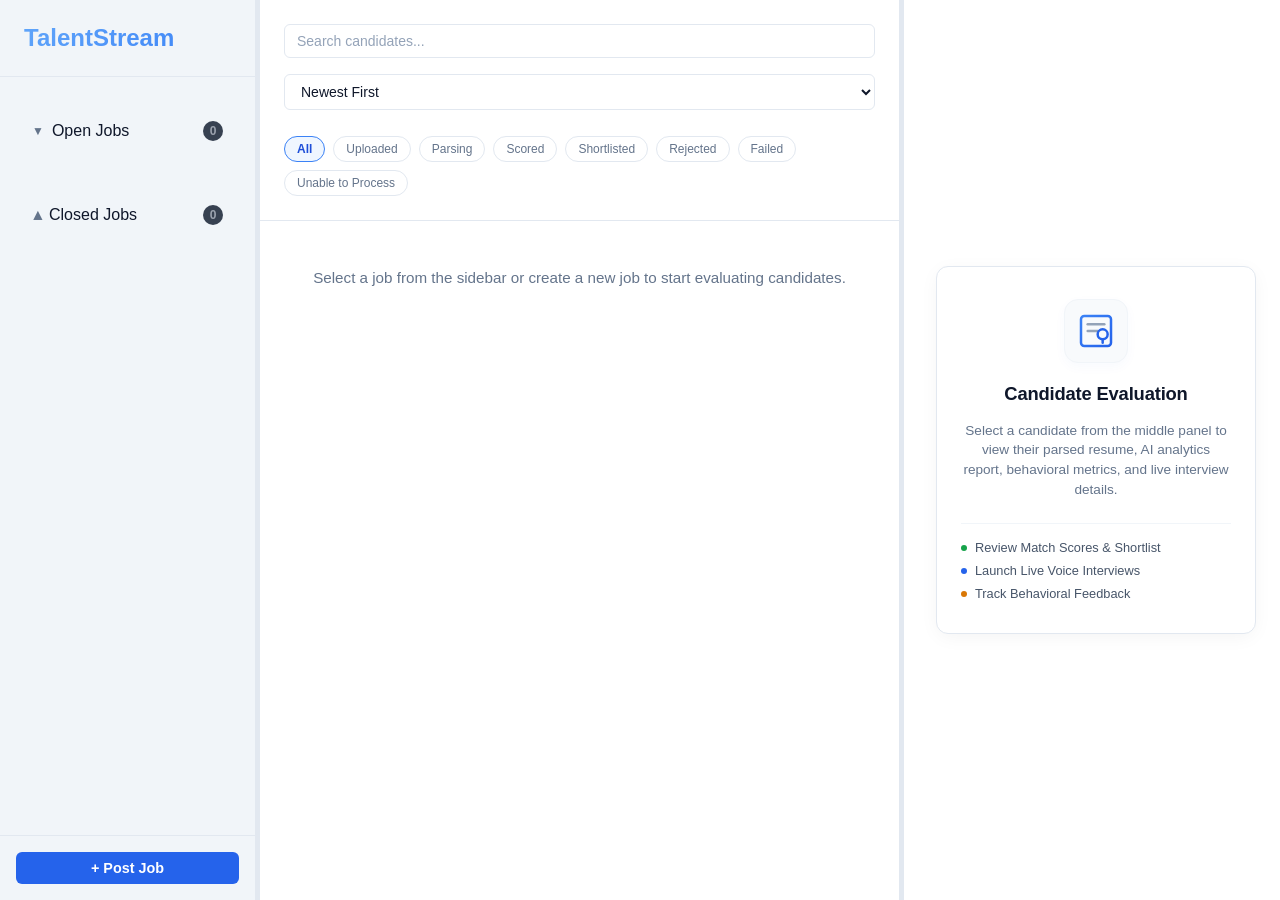
==== hr-platform/frontend/static/index.html @ fdb4f368 "Initial commit" ====
<!DOCTYPE html>
<html lang="en">
<head>
    <meta charset="UTF-8">
    <meta name="viewport" content="width=device-width, initial-scale=1.0">
    <title>TalentStream HR Platform</title>
    <meta name="description" content="TalentStream — AI-powered recruiter dashboard for intelligent candidate evaluation, voice interviews, and hiring decisions.">
    <link rel="stylesheet" href="style.css?v=1.0.5">
    <!-- Google Fonts -->
    <link rel="preconnect" href="https://fonts.googleapis.com">
    <link rel="preconnect" href="https://fonts.gstatic.com" crossorigin>
    <link href="https://fonts.googleapis.com/css2?family=Outfit:wght@300;400;500;600;700&display=swap" rel="stylesheet">
</head>
<body>

    <!-- =============================================
         MOBILE-ONLY: Top header bar (hamburger + logo)
         Hidden on desktop via CSS
         ============================================= -->
    <header class="mobile-header" id="mobile-header" aria-label="Mobile navigation header">
        <button id="btn-hamburger" class="mobile-icon-btn" aria-label="Open jobs sidebar" aria-expanded="false" aria-controls="left-panel">
            <span class="hamburger-bar"></span>
            <span class="hamburger-bar"></span>
            <span class="hamburger-bar"></span>
        </button>
        <span class="mobile-logo">TalentStream</span>
        <button id="btn-mobile-post-job" class="mobile-icon-btn" aria-label="Post new job" style="font-size:1.4rem;font-weight:600;">+</button>
    </header>

    <!-- =============================================
         MOBILE-ONLY: Overlay backdrop for left drawer
         ============================================= -->
    <div id="left-drawer-backdrop" class="drawer-backdrop" aria-hidden="true"></div>

    <div class="app-container">
        <!-- LEFT PANEL (20% width desktop / slide-in drawer mobile): Job listing and management -->
        <aside class="left-panel" id="left-panel" aria-label="Job sidebar">
            <!-- Mobile close row inside left panel -->
            <div class="left-panel-mobile-header">
                <span class="mobile-logo" style="font-weight:700;">Jobs</span>
                <button id="btn-close-left-drawer" class="mobile-icon-btn" aria-label="Close sidebar">✕</button>
            </div>
            <div class="panel-header">
                <h1 class="logo">TalentStream</h1>
            </div>
            <div class="job-list-container">
                <div class="job-section" id="open-jobs-section">
                    <div class="accordion-header" id="open-jobs-header" aria-expanded="true">
                        <span class="accordion-arrow">▼</span>
                        <span class="accordion-title">Open Jobs</span>
                        <span class="job-count-badge" id="open-jobs-count">0</span>
                    </div>
                    <div class="accordion-content" id="open-jobs-content">
                        <ul id="open-jobs-list" class="job-list">
                            <!-- Open Jobs injected here -->
                        </ul>
                    </div>
                </div>
                <div class="job-section" id="closed-jobs-section">
                    <div class="accordion-header" id="closed-jobs-header" aria-expanded="false">
                        <span class="accordion-arrow">▶</span>
                        <span class="accordion-title">Closed Jobs</span>
                        <span class="job-count-badge" id="closed-jobs-count">0</span>
                    </div>
                    <div class="accordion-content collapsed" id="closed-jobs-content">
                        <ul id="closed-jobs-list" class="job-list">
                            <!-- Closed Jobs injected here -->
                        </ul>
                    </div>
                </div>
            </div>
            <div class="left-panel-footer">
                <button id="btn-post-job" class="btn btn-primary">+ Post Job</button>
            </div>
        </aside>

        <!-- Resize Handle 1 -->
        <div class="resize-handle" id="resize-handle-1"></div>

        <!-- MIDDLE PANEL (50% width desktop / full width mobile): Candidate listings and search -->
        <main class="middle-panel" id="middle-panel" aria-label="Candidate list">
            <div id="upload-batch-summary" class="upload-batch-summary" style="display: none; padding: 0.8rem 1.2rem; border-bottom: 1px solid var(--border-color); background-color: var(--bg-panel); font-size: 0.85rem; color: var(--text-main);"></div>
            <header class="search-header">
                <div class="search-bar">
                    <input type="text" id="candidate-search" placeholder="Search candidates...">
                    <button id="btn-search-clear" class="btn btn-icon" style="display: none;">✕</button>
                </div>
                <div class="filter-controls">
                    <select id="sort-control">
                        <option value="score_desc">Score: High to Low</option>
                        <option value="score_asc">Score: Low to High</option>
                        <option value="newest">Newest First</option>
                    </select>
                    <button id="btn-open-upload" class="btn btn-secondary" style="display: none;">Upload Resumes</button>
                </div>
                <div class="status-chips-container" id="status-chips-container"></div>
            </header>

            <!-- Candidate List -->
            <section class="candidates-list-container">
                <div id="candidates-list" class="candidates-list">
                    <!-- Candidate cards injected here -->
                    <div class="no-candidates-msg">
                        Select a job from the sidebar or create a new job to start evaluating candidates.
                    </div>
                </div>
            </section>

            <!-- Pagination Bar -->
            <div id="pagination-bar" class="pagination-bar" style="display: none;">
                <div class="pagination-left">
                    <button id="btn-prev-page" class="btn btn-secondary btn-sm" disabled>Prev</button>
                    <div id="pagination-pages-buttons" class="pagination-pages-buttons"></div>
                    <button id="btn-next-page" class="btn btn-secondary btn-sm" disabled>Next</button>
                </div>
                <div class="pagination-info" id="pagination-info">
                    Page 1 of 1 (0 total)
                </div>
                <div class="pagination-right">
                    <span class="jump-label">Jump:</span>
                    <input type="number" id="input-jump-page" class="input-jump-page" min="1" placeholder="Page">
                    <button id="btn-toggle-show-all" class="btn btn-secondary btn-sm">Show All</button>
                </div>
            </div>
        </main>

        <!-- Resize Handle 2 -->
        <div class="resize-handle" id="resize-handle-2"></div>

        <!-- RIGHT PANEL (30% width desktop / full-screen overlay mobile): Expanded Profile and evaluations -->
        <section class="right-panel" id="right-panel" aria-label="Candidate detail panel">

            <!-- Mobile-only back button header inside right panel -->
            <div class="right-panel-mobile-header" id="right-panel-mobile-header">
                <button id="btn-close-right-drawer" class="mobile-icon-btn" aria-label="Back to candidates list">
                    ← Back
                </button>
                <span id="mobile-candidate-name-header" style="font-size:0.9rem;font-weight:600;color:var(--text-main);flex:1;text-align:center;overflow:hidden;text-overflow:ellipsis;white-space:nowrap;padding:0 0.5rem;"></span>
            </div>

            <div id="no-profile-selected" class="no-profile-selected">
                <div class="empty-state-card">
                    <div class="empty-state-icon-container">
                        <svg width="40" height="40" viewBox="0 0 24 24" fill="none" xmlns="http://www.w3.org/2000/svg">
                            <rect x="3" y="3" width="18" height="18" rx="2" stroke="url(#empty-gradient)" stroke-width="1.5"/>
                            <path d="M7 8H17" stroke="#94a3b8" stroke-width="1.5" stroke-linecap="round"/>
                            <path d="M7 12H13" stroke="#94a3b8" stroke-width="1.5" stroke-linecap="round"/>
                            <circle cx="16" cy="14" r="3" stroke="#2563eb" stroke-width="1.5"/>
                            <path d="M16 17V19" stroke="#2563eb" stroke-width="1.5" stroke-linecap="round"/>
                            <defs>
                                <linearGradient id="empty-gradient" x1="3" y1="3" x2="21" y2="21" gradientUnits="userSpaceOnUse">
                                    <stop stop-color="#3b82f6"/>
                                    <stop offset="1" stop-color="#2563eb"/>
                                </linearGradient>
                            </defs>
                        </svg>
                    </div>
                    <h3 class="empty-state-title">Candidate Evaluation</h3>
                    <p class="empty-state-description">Select a candidate from the middle panel to view their parsed resume, AI analytics report, behavioral metrics, and live interview details.</p>
                    <div class="empty-state-hints">
                        <div class="hint-item">
                            <span class="hint-dot shortlist"></span>
                            <span>Review Match Scores & Shortlist</span>
                        </div>
                        <div class="hint-item">
                            <span class="hint-dot interview"></span>
                            <span>Launch Live Voice Interviews</span>
                        </div>
                        <div class="hint-item">
                            <span class="hint-dot feedback"></span>
                            <span>Track Behavioral Feedback</span>
                        </div>
                    </div>
                </div>
            </div>
            
            <div id="profile-details" class="profile-details" style="display: none;">
                <div class="profile-header">
                    <div class="profile-title">
                        <h2 id="detail-candidate-name">Candidate Name</h2>
                        <span id="detail-candidate-status" class="badge">Status</span>
                    </div>
                    <div class="score-overall-badge">
                        <span class="score-label">Score</span>
                        <span id="detail-overall-score" class="score-val">-</span>
                    </div>
                </div>

                <!-- Tabs Navigation -->
                <nav class="profile-tabs" aria-label="Candidate evaluation tabs">
                    <button class="tab-btn active" data-tab="resume">Resume</button>
                    <button class="tab-btn" data-tab="resume-rpt">Resume Rpt</button>
                    <button class="tab-btn" data-tab="interview">Interview</button>
                    <button class="tab-btn" data-tab="behavioral">Behavioral</button>
                    <button class="tab-btn" data-tab="overall">Overall</button>
                    <button class="tab-btn" data-tab="hr-notes">HR Notes</button>
                </nav>

                <!-- Tabs Content Panels -->
                <div class="tabs-content">
                    <div id="tab-resume" class="tab-panel active">
                        <div class="resume-viewer-container" style="margin-bottom: 1.5rem; display: flex; flex-direction: column; gap: 0.75rem;">
                            <div style="display: flex; justify-content: space-between; align-items: center;">
                                <h4 style="margin: 0; font-size: 1rem; color: var(--text-main);">Original Resume</h4>
                                <a id="btn-download-resume" href="#" target="_blank" download class="btn btn-secondary" style="padding: 4px 10px; font-size: 0.8rem; display: none; align-items: center; gap: 4px; text-decoration: none; font-weight: 600;">
                                    <span>⬇️ Download Original</span>
                                </a>
                            </div>
                            <div id="resume-frame-container" style="border: 1px solid var(--border-color); border-radius: 6px; overflow: hidden; background: #f8fafc; height: 500px; display: flex; flex-direction: column; align-items: center; justify-content: center;">
                                <!-- iframe or fallback will be injected here -->
                            </div>
                        </div>
                        <div class="card-meta">
                            <p><strong>Email:</strong> <span id="detail-email">-</span></p>
                            <p><strong>Phone:</strong> <span id="detail-phone">-</span></p>
                            <p><strong>Location:</strong> <span id="detail-location">-</span></p>
                            <p><strong>Experience:</strong> <span id="detail-experience">-</span></p>
                        </div>
                        <h3>Skills</h3>
                        <div id="detail-skills" class="skills-wrap"></div>
                    </div>
                    
                    <div id="tab-resume-rpt" class="tab-panel">
                        <h3>Match Analysis</h3>
                        <div id="detail-match-breakdown" class="breakdown-list"></div>
                    </div>

                    <div id="tab-interview" class="tab-panel">
                        <h3>Interview Technical Review</h3>
                        <div id="detail-interview-vic" class="vic-list"></div>
                    </div>

                    <div id="tab-behavioral" class="tab-panel">
                        <h3>Behavioral Voice Metrics</h3>
                        <div id="detail-behavioral-bc"></div>
                    </div>

                    <div id="tab-overall" class="tab-panel">
                        <div id="detail-overall-summary"></div>
                        <div id="overall-actions-container" style="margin-top: 1.5rem; display: none; gap: 1rem; justify-content: center;">
                            <button id="btn-decision-hire" class="btn btn-decision-hire">Hire</button>
                            <button id="btn-decision-reject" class="btn btn-decision-reject">Not Selected</button>
                        </div>
                        <div id="overall-decision-status" style="margin-top: 1.5rem; display: none; text-align: center; font-weight: 600; font-size: 0.95rem;"></div>
                    </div>

                    <div id="tab-hr-notes" class="tab-panel">
                        <div class="notes-container" style="display: flex; flex-direction: column; gap: 1.25rem;">
                            <h3 style="margin-top: 0;">Recruiter Notes</h3>
                            <div class="add-note-card" style="background: var(--bg-surface); border: 1px solid var(--border-color); border-radius: 8px; padding: 1rem; display: flex; flex-direction: column; gap: 0.75rem;">
                                <textarea id="notes-textarea" placeholder="Add custom evaluations or notes..." style="width: 100%; min-height: 80px; padding: 0.75rem; border: 1px solid var(--border-color); border-radius: 6px; resize: vertical; font-family: var(--font-primary); font-size: 0.9rem; background: var(--bg-app); color: var(--text-main); outline: none; transition: border-color 0.2s;"></textarea>
                                <div style="display: flex; justify-content: flex-end;">
                                    <button id="btn-save-note" class="btn btn-secondary" style="padding: 0.5rem 1rem; font-size: 0.85rem; font-weight: 600;">Save Note</button>
                                </div>
                            </div>
                            <div id="notes-list-container" style="display: flex; flex-direction: column; gap: 0.75rem; max-height: 400px; overflow-y: auto; padding-right: 4px;">
                                <!-- Notes will be rendered here dynamically -->
                            </div>
                        </div>
                    </div>
                </div>

                <!-- Action Footer Panel -->
                <footer class="profile-footer">
                    <button id="btn-action-reject" class="btn btn-danger">Reject</button>
                    <button id="btn-action-shortlist" class="btn btn-secondary">Shortlist</button>
                    <button id="btn-action-invite" class="btn btn-primary">Invite for Interview</button>
                    <!-- Phase 7 final hiring actions (shown only after interview analysis) -->
                    <button id="btn-download-pdf" class="btn btn-secondary" style="display:none;">⬇ PDF Report</button>
                    <button id="btn-action-hire" class="btn btn-success" style="display:none;">✓ Hire</button>
                    <button id="btn-action-reject-post" class="btn btn-danger" style="display:none;">✕ Reject</button>
                </footer>
            </div>
        </section>
    </div>

    <!-- =============================================
         MOBILE-ONLY: Bottom Navigation Bar
         ============================================= -->
    <nav class="bottom-nav" id="bottom-nav" aria-label="Mobile bottom navigation">
        <button class="bottom-nav-btn active" id="bn-jobs" data-view="jobs" aria-label="Jobs">
            <span class="bottom-nav-icon">💼</span>
            <span class="bottom-nav-label">Jobs</span>
        </button>
        <button class="bottom-nav-btn" id="bn-candidates" data-view="candidates" aria-label="Candidates">
            <span class="bottom-nav-icon">👥</span>
            <span class="bottom-nav-label">Candidates</span>
        </button>
        <button class="bottom-nav-btn" id="bn-reports" data-view="reports" aria-label="Reports">
            <span class="bottom-nav-icon">📊</span>
            <span class="bottom-nav-label">Reports</span>
        </button>
    </nav>

    <!-- Upload Resumes Modal -->
    <div id="modal-upload-resumes" class="modal-overlay" style="display: none;">
        <div class="modal-content">
            <header class="modal-header">
                <h2>Upload Resumes</h2>
                <button id="modal-upload-close" class="btn-close">✕</button>
            </header>
            <div class="modal-body" style="padding: 1rem 0; display: flex; flex-direction: column; gap: 1rem;">

                <!-- Batch History Panel (session-scoped, shown when there are past batches) -->
                <div id="upload-batch-history" style="display: none; border: 1px solid var(--border-color); border-radius: 8px; overflow: hidden;">
                    <div style="padding: 0.6rem 1rem; background: #f1f5f9; border-bottom: 1px solid var(--border-color); display: flex; justify-content: space-between; align-items: center;">
                        <span style="font-size: 0.8rem; font-weight: 600; color: var(--text-muted); text-transform: uppercase; letter-spacing: 0.04em;">This Session</span>
                    </div>
                    <div id="upload-batch-history-list" style="max-height: 220px; overflow-y: auto;"></div>
                </div>

                <!-- Drag-and-drop resume upload zone -->
                <div id="upload-zone" class="upload-zone">
                    <div class="upload-icon-container">
                        <svg width="32" height="32" viewBox="0 0 24 24" fill="none" xmlns="http://www.w3.org/2000/svg">
                            <path d="M12 16V8M12 8L9 11M12 8L15 11" stroke="url(#upload-gradient)" stroke-width="1.5" stroke-linecap="round" stroke-linejoin="round"/>
                            <path d="M3 15V16C3 18.2091 4.79086 20 7 20H17C19.2091 20 21 18.2091 21 16V15" stroke="#94a3b8" stroke-width="1.5" stroke-linecap="round"/>
                            <defs>
                                <linearGradient id="upload-gradient" x1="12" y1="8" x2="12" y2="16" gradientUnits="userSpaceOnUse">
                                    <stop stop-color="#3b82f6"/>
                                    <stop offset="1" stop-color="#2563eb"/>
                                </linearGradient>
                            </defs>
                        </svg>
                    </div>
                    <h3 class="upload-zone-title">Upload Candidate Resumes</h3>
                    <p class="upload-zone-description">Drag & drop files here or <span class="browse-link">browse</span> to upload</p>
                    <span class="upload-zone-formats">Supported formats: PDF, DOCX, TXT (Max 10MB)</span>
                    <input type="file" id="resume-file-input" multiple style="display: none;" accept=".pdf,.docx,.txt">
                </div>

                <!-- Upload Progress & Status Area (shown during and after drops/selects) -->
                <div id="upload-progress-container" class="upload-progress-container" style="display: none; border: 1px solid var(--border-color); padding: 12px; border-radius: 8px; background-color: var(--bg-sidebar);">
                    <div class="progress-header" style="display: flex; justify-content: space-between; font-size: 0.85rem; font-weight: 600; margin-bottom: 0.5rem; color: var(--text-main);">
                        <span id="upload-progress-text">Uploading...</span>
                        <span id="upload-progress-percent">0%</span>
                    </div>
                    <div class="progress-bar-bg" style="width: 100%; height: 6px; background-color: #cbd5e1; border-radius: 3px; overflow: hidden; margin-bottom: 1rem;">
                        <div id="upload-progress-bar" style="width: 0%; height: 100%; background-color: var(--color-primary); transition: width 0.3s ease;"></div>
                    </div>
                    <div id="upload-files-list" class="upload-files-list" style="max-height: 200px; overflow-y: auto; display: flex; flex-direction: column; gap: 8px;">
                        <!-- Mini-cards for each file status will go here -->
                    </div>
                </div>
            </div>
            <footer class="modal-footer">
                <button type="button" id="modal-upload-cancel" class="btn btn-secondary">Close</button>
            </footer>
        </div>
    </div>

    <!-- Post Job Modal -->
    <div id="modal-post-job" class="modal-overlay" style="display: none;">
        <div class="modal-content">
            <header class="modal-header">
                <h2>Post New Job</h2>
                <button id="modal-close" class="btn-close">✕</button>
            </header>
            <form id="form-post-job" class="modal-form">
                <div class="form-group">
                    <label for="job-title">Job Title</label>
                    <input type="text" id="job-title" required placeholder="e.g. Senior Backend Engineer">
                </div>
                <div class="form-group">
                    <label for="job-dept">Department</label>
                    <input type="text" id="job-dept" required placeholder="e.g. Engineering">
                </div>
                <div class="form-group">
                    <label for="job-jd">Job Description (JD)</label>
                    <textarea id="job-jd" required placeholder="Describe the role and responsibilities..."></textarea>
                </div>
                <div class="form-group">
                    <label for="job-rvc">Resume Verification Criteria (RVC)</label>
                    <textarea id="job-rvc" required placeholder="Mandatory requirements used to score resumes..."></textarea>
                </div>
                <div class="form-group">
                    <label for="job-vic">Voice Interview Criteria (VIC)</label>
                    <textarea id="job-vic" required placeholder="Questions/topics the AI bot should ask candidate..."></textarea>
                </div>
                <div class="form-group">
                    <label for="job-bc">Behavioral Criteria (BC)</label>
                    <textarea id="job-bc" required placeholder="Qualities looked for during the speech analysis..."></textarea>
                </div>
                <footer class="modal-footer">
                    <button type="button" id="modal-cancel" class="btn btn-secondary">Cancel</button>
                    <button type="submit" class="btn btn-primary">Post Job</button>
                </footer>
            </form>
        </div>
    </div>

    <!-- Close Job Warning Modal -->
    <div id="modal-close-job-warning" class="modal-overlay" style="display: none; z-index: 1100;">
        <div class="modal-content" style="max-width: 450px;">
            <header class="modal-header">
                <h2>Undecided Candidates</h2>
                <button id="modal-close-warning-x" class="btn-close">✕</button>
            </header>
            <div class="modal-body" style="padding: 1.5rem 0; font-size: 0.95rem; line-height: 1.5;">
                <p id="close-job-warning-text"></p>
                <p style="color: var(--text-muted); font-size: 0.85rem; margin-top: 0.5rem;">Warning: These candidates will be hidden once the job is closed.</p>
            </div>
            <footer class="modal-footer" style="display: flex; justify-content: flex-end; gap: 1rem;">
                <button id="btn-warning-review-now" class="btn btn-secondary">Review Now</button>
                <button id="btn-warning-close-anyway" class="btn btn-danger">Close Anyway</button>
            </footer>
        </div>
    </div>

    <script src="app.js?v=1.0.5"></script>
</body>
</html>
---- hr-platform/frontend/static/style.css ----
/* =============================================================================
   TALENTSTREAM — DESIGN SYSTEM & BASE STYLING
   ============================================================================= */:root {
    --font-primary: 'Inter', -apple-system, BlinkMacSystemFont, "Segoe UI", Roboto, sans-serif;
    
    /* Light Theme Palette */
    --bg-app: #f8fafc;       /* slate-50 */
    --bg-panel: #ffffff;     /* white */
    --bg-surface: #ffffff;   /* white */
    --bg-sidebar: #f1f5f9;   /* slate-100 */
    --bg-input: #ffffff;     /* white */
    
    --border-color: #e2e8f0; /* slate-200 */
    --border-hover: #cbd5e1; /* slate-300 */
    --border-focus: #3b82f6; /* blue-500 */

    --text-main: #0f172a;    /* slate-900 */
    --text-muted: #64748b;   /* slate-500 */
    --text-placeholder: #94a3b8; /* slate-400 */
    
    /* Accents */
    --color-primary: #2563eb;
    --color-primary-hover: #1d4ed8;
    --color-success: #16a34a;
    --color-success-hover: #15803d;
    --color-warning: #d97706;
    --color-danger: #dc2626;
    --color-danger-hover: #b91c1c;
    --color-info: #0891b2;
    
    /* Layout Sizes */
    --left-panel-width: 20%;
    --middle-panel-width: 50%;
    --right-panel-width: 30%;
    
    /* Shadow */
    --shadow-soft: 0 1px 3px rgba(0,0,0,0.06);
    --shadow-premium: 0 20px 60px rgba(0,0,0,0.15);
    --shadow-dropdown: 0 10px 40px rgba(0,0,0,0.1);
}

/* --- Custom Scrollbar Styles --- */
::-webkit-scrollbar {
    width: 6px;
    height: 6px;
}
::-webkit-scrollbar-track {
    background: #f1f5f9;
}
::-webkit-scrollbar-thumb {
    background: #cbd5e1;
    border-radius: 3px;
}
::-webkit-scrollbar-thumb:hover {
    background: #94a3b8;
}

* {
    box-sizing: border-box;
    margin: 0;
    padding: 0;
}

body {
    font-family: var(--font-primary);
    background-color: var(--bg-app);
    color: var(--text-main);
    overflow: hidden;
    height: 100vh;
}

/* --- App Container Flexbox (Outlook-Style Three Panels) --- */
.app-container {
    display: flex;
    flex-direction: row;
    height: 100vh;
    width: 100vw;
    overflow: hidden;
}

/* --- Resizer Handles --- */
.resize-handle {
    width: 4px;
    background-color: var(--border-color);
    cursor: col-resize;
    z-index: 10;
    transition: background-color 0.2s;
    user-select: none;
    flex-shrink: 0;
}
.resize-handle:hover, .resize-handle.active {
    background-color: var(--border-focus);
}

/* --- Panels Basic Setup --- */
.left-panel, .middle-panel, .right-panel {
    display: flex;
    flex-direction: column;
    height: 100%;
    overflow: hidden;
    flex-shrink: 0;
}

.left-panel {
    width: var(--left-panel-width);
    background-color: var(--bg-sidebar);
    border-right: 1px solid var(--border-color);
}

.middle-panel {
    width: var(--middle-panel-width);
    background-color: var(--bg-panel);
    border-right: 1px solid var(--border-color);
}

.right-panel {
    width: var(--right-panel-width);
    background-color: var(--bg-panel);
}

/* --- Panel Header & Logos --- */
.panel-header {
    padding: 1.5rem;
    border-bottom: 1px solid var(--border-color);
    display: flex;
    flex-direction: column;
    gap: 1rem;
}

.logo {
    font-size: 1.5rem;
    font-weight: 700;
    color: var(--text-main);
    background: linear-gradient(135deg, #60a5fa, #3b82f6);
    -webkit-background-clip: text;
    background-clip: text;
    -webkit-text-fill-color: transparent;
}

/* --- Button Styling --- */
.btn {
    font-family: var(--font-primary);
    font-size: 0.9rem;
    font-weight: 600; /* Font weight 600 */
    padding: 8px 16px; /* Padding 8px 16px */
    border: none;
    border-radius: 6px; /* Border radius 6px */
    cursor: pointer;
    transition: all 0.2s ease-in-out;
    display: inline-flex;
    align-items: center;
    justify-content: center;
    gap: 0.5rem;
}

.btn:disabled, button:disabled {
    opacity: 0.5 !important;
    cursor: not-allowed !important;
    pointer-events: none !important;
}

.btn-primary {
    background-color: #2563eb !important;
    color: #ffffff !important;
}

.btn-primary:hover {
    background-color: #1d4ed8 !important;
}

.btn-secondary {
    background-color: #f1f5f9 !important;
    color: #334155 !important;
    border: 1px solid #e2e8f0 !important;
}

.btn-secondary:hover {
    background-color: #e2e8f0 !important;
}

.btn-danger {
    background-color: #dc2626 !important;
    color: #ffffff !important;
}

.btn-danger:hover {
    background-color: #b91c1c !important;
}

.btn-success {
    background-color: #16a34a !important;
    color: #ffffff !important;
}

.btn-success:hover {
    background-color: #15803d !important;
}

.btn-shortlist {
    background-color: #f0fdf4 !important;
    color: #16a34a !important;
    border: 1px solid #bbf7d0 !important;
}

.btn-shortlist:hover {
    background-color: #dcfce7 !important;
}

.btn-reject {
    background-color: #fef2f2 !important;
    color: #dc2626 !important;
    border: 1px solid #fecaca !important;
}

.btn-reject:hover {
    background-color: #fee2e2 !important;
}

.btn-invite {
    background-color: #eff6ff !important;
    color: #2563eb !important;
    border: 1px solid #bfdbfe !important;
}

.btn-invite:hover {
    background-color: #dbeafe !important;
}

.btn-icon {
    background: transparent;
    border: none;
    color: var(--text-muted);
    font-size: 1.1rem;
    padding: 0.3rem;
}

.btn-icon:hover {
    color: var(--text-main);
}

/* --- Left Panel Job Trees --- */
.job-list-container {
    flex: 1;
    overflow-y: auto;
    padding: 1.5rem;
    display: flex;
    flex-direction: column;
    gap: 2rem;
}

.job-section h3 {
    font-size: 0.8rem;
    text-transform: uppercase;
    letter-spacing: 0.05em;
    color: var(--text-muted);
    margin-bottom: 0.75rem;
}

.job-list {
    list-style: none;
    display: flex;
    flex-direction: column;
    gap: 0.5rem;
}

.job-item {
    padding: 0.75rem 1rem;
    border-radius: 6px;
    cursor: pointer;
    font-size: 0.95rem;
    transition: all 0.2s;
    color: var(--text-muted);
}

.job-item:hover {
    background-color: var(--bg-surface);
    color: var(--text-main);
}

.job-item.active {
    background-color: var(--bg-panel);
    color: var(--text-main);
    border-left: 3px solid var(--color-primary);
    font-weight: 600;
}

/* --- Middle Panel Search Header --- */
.search-header {
    padding: 1.5rem;
    border-bottom: 1px solid var(--border-color);
    display: flex;
    flex-direction: column;
    gap: 1rem;
}

.search-bar {
    position: relative;
    display: flex;
    align-items: center;
}

.search-bar input {
    width: 100%;
    padding: 0.75rem 1rem;
    border-radius: 8px;
    border: 1px solid var(--border-color);
    background-color: var(--bg-input);
    color: var(--text-main);
    font-family: var(--font-primary);
    font-size: 0.95rem;
}

.search-bar input:focus {
    outline: none;
    border-color: var(--border-focus);
}

.filter-controls {
    display: flex;
    gap: 1rem;
}

.filter-controls select {
    flex: 1;
    padding: 0.5rem;
    border-radius: 6px;
    border: 1px solid var(--border-color);
    background-color: var(--bg-input);
    color: var(--text-main);
    font-family: var(--font-primary);
    font-size: 0.85rem;
    cursor: pointer;
}

/* --- Upload Zone --- */
.upload-zone {
    margin: 1.5rem;
    padding: 2.5rem 1.5rem;
    border: 2px dashed #cbd5e1;
    border-radius: 12px;
    background-color: #f8fafc;
    text-align: center;
    cursor: pointer;
    transition: all 0.2s ease-in-out;
    display: flex;
    flex-direction: column;
    align-items: center;
    gap: 0.75rem;
}

.upload-zone:hover, .upload-zone.dragover {
    border-color: #3b82f6;
    background-color: #eff6ff;
}

.upload-icon-container {
    width: 64px;
    height: 64px;
    border-radius: 14px;
    background: #ffffff;
    border: 1px solid #e2e8f0;
    display: flex;
    align-items: center;
    justify-content: center;
    box-shadow: 0 4px 12px rgba(37, 99, 235, 0.03);
    margin-bottom: 0.25rem;
    transition: transform 0.3s ease;
}

.upload-zone:hover .upload-icon-container {
    transform: translateY(-4px) scale(1.03);
}

.upload-zone-title {
    font-size: 1.05rem;
    font-weight: 700;
    color: #0f172a;
    margin: 0;
}

.upload-zone-description {
    font-size: 0.875rem;
    color: #475569;
    margin: 0;
}

.upload-zone-description .browse-link {
    color: #2563eb;
    font-weight: 600;
}

.upload-zone-formats {
    font-size: 0.75rem;
    color: #94a3b8;
}

/* --- Candidates Scroll Area --- */
.candidates-list-container {
    flex: 1;
    overflow-y: auto;
    padding: 0 1.5rem 1.5rem;
}

.no-candidates-msg {
    text-align: center;
    color: var(--text-muted);
    padding: 3rem 1rem;
    font-size: 0.95rem;
}

/* --- Right Panel Placeholders & Details --- */
.no-profile-selected {
    display: flex;
    flex-direction: column;
    align-items: center;
    justify-content: center;
    height: 100%;
    padding: 2rem;
    background-color: var(--bg-panel);
    text-align: center;
}

.empty-state-card {
    max-width: 360px;
    padding: 2rem 1.5rem;
    border-radius: 12px;
    background-color: #ffffff;
    border: 1px solid #e2e8f0;
    box-shadow: 0 4px 20px -2px rgba(0, 0, 0, 0.05);
    display: flex;
    flex-direction: column;
    align-items: center;
    gap: 1rem;
    animation: fadeIn 0.4s ease-out;
}

.empty-state-icon-container {
    width: 64px;
    height: 64px;
    border-radius: 14px;
    background: #f8fafc;
    border: 1px solid #f1f5f9;
    display: flex;
    align-items: center;
    justify-content: center;
    box-shadow: 0 4px 12px rgba(37, 99, 235, 0.03);
    margin-bottom: 0.25rem;
    transition: transform 0.3s ease;
}

.empty-state-card:hover .empty-state-icon-container {
    transform: translateY(-4px) scale(1.03);
}

.empty-state-title {
    font-size: 1.15rem;
    font-weight: 700;
    color: var(--text-main);
    letter-spacing: -0.01em;
}

.empty-state-description {
    font-size: 0.85rem;
    line-height: 1.45;
    color: var(--text-muted);
}

.empty-state-hints {
    width: 100%;
    margin-top: 0.5rem;
    padding-top: 1rem;
    border-top: 1px solid #f1f5f9;
    display: flex;
    flex-direction: column;
    gap: 0.5rem;
    align-items: flex-start;
}

.hint-item {
    display: flex;
    align-items: center;
    gap: 0.5rem;
    font-size: 0.8rem;
    color: #475569;
    font-weight: 500;
}

.hint-dot {
    width: 6px;
    height: 6px;
    border-radius: 50%;
    flex-shrink: 0;
}
.hint-dot.shortlist { background-color: #16a34a; }
.hint-dot.interview { background-color: #2563eb; }
.hint-dot.feedback { background-color: #d97706; }

.profile-details {
    display: flex;
    flex-direction: column;
    height: 100%;
}

.profile-header {
    padding: 1.5rem;
    border-bottom: 1px solid var(--border-color);
    display: flex;
    justify-content: space-between;
    align-items: flex-start;
}

.profile-title h2 {
    font-size: 1.5rem;
    margin-bottom: 0.5rem;
}

/* --- Status Badges --- */
.badge {
    display: inline-flex;
    align-items: center;
    gap: 6px;
    font-size: 0.75rem;
    font-weight: 600;
    padding: 4px 10px;
    border-radius: 9999px;
    text-transform: uppercase;
    border: 1px solid transparent;
}

.badge::before {
    content: "";
    width: 6px;
    height: 6px;
    border-radius: 50%;
    display: inline-block;
    flex-shrink: 0;
}

.badge-uploaded::before { background-color: #9ca3af; }
.badge-parsing::before { background-color: #fbbf24; }
.badge-structured::before { background-color: #a855f7; }
.badge-scored::before { background-color: #38bdf8; }
.badge-shortlisted::before { background-color: #22c55e; }
.badge-rejected::before { background-color: #ef4444; }
.badge-interview_invited::before { background-color: #f97316; }
.badge-interview_ongoing::before {
    background-color: #3b82f6;
    animation: pulse-blue 1.5s infinite;
}
.badge-interview_completed::before { background-color: #14b8a6; }

/* Badges without dots */
.badge-unable_to_process::before,
.badge-failed::before,
.badge-hired::before,
.badge-rejected_post_interview::before {
    display: none !important;
}

.badge-unable_to_process,
.badge-failed {
    border: 1px solid #ef4444 !important;
    color: #ef4444 !important;
    background: transparent !important;
}

.badge-manual_reviewed {
    border: 1px solid #3b82f6 !important;
    color: #3b82f6 !important;
    background: transparent !important;
}

.badge-hired {
    background-color: #22c55e !important;
    color: #ffffff !important;
}

.badge-rejected_post_interview {
    background-color: #ef4444 !important;
    color: #ffffff !important;
}

@keyframes pulse-blue {
    0% { transform: scale(0.9); opacity: 0.5; }
    50% { transform: scale(1.2); opacity: 1; }
    100% { transform: scale(0.9); opacity: 0.5; }
}

.score-overall-badge {
    background-color: var(--bg-surface);
    padding: 0.5rem 1rem;
    border-radius: 8px;
    text-align: center;
}

.score-label {
    display: block;
    font-size: 0.7rem;
    text-transform: uppercase;
    color: var(--text-muted);
}

.score-val {
    font-size: 1.8rem;
    font-weight: 700;
    color: var(--color-success);
}

/* --- Profile Tabs Navigation --- */
.profile-tabs {
    display: flex;
    border-bottom: 1px solid var(--border-color);
    overflow-x: auto;
}

.tab-btn {
    flex: 1;
    min-width: 80px;
    background: transparent;
    border: none;
    color: var(--text-muted);
    font-family: var(--font-primary);
    font-size: 0.85rem;
    padding: 1rem 0.5rem;
    cursor: pointer;
    text-align: center;
    border-bottom: 2px solid transparent;
    transition: all 0.2s;
}

.tab-btn:hover {
    color: var(--text-main);
}

.tab-btn.active {
    color: var(--color-primary);
    border-bottom-color: var(--color-primary);
    font-weight: 600;
}

/* --- Tab Panels --- */
.tabs-content {
    flex: 1;
    overflow-y: auto;
    padding: 1.5rem;
}

.tab-panel {
    display: none;
}

.tab-panel.active {
    display: block;
}

.tab-panel h3 {
    margin-bottom: 1rem;
    font-size: 1.1rem;
}

.card-meta {
    background-color: var(--bg-panel);
    padding: 1rem;
    border-radius: 8px;
    display: flex;
    flex-direction: column;
    gap: 0.5rem;
    margin-bottom: 1.5rem;
}

.skills-wrap {
    display: flex;
    flex-wrap: wrap;
    gap: 0.5rem;
}

/* --- Action Footer --- */
.profile-footer {
    padding: 1.5rem;
    border-top: 1px solid var(--border-color);
    display: flex;
    gap: 1rem;
}

.profile-footer button {
    flex: 1;
}

/* =============================================================================
   PHASE 8: MOBILE RESPONSIVENESS
   All mobile elements are hidden on desktop (>768px) and activated below 768px.
   Desktop layout (3-column grid) is completely unaffected.
   ============================================================================= */

/* --- Mobile Header Bar (hidden on desktop) --- */
.mobile-header {
    display: none;
    position: fixed;
    top: 0; left: 0; right: 0;
    height: 56px;
    background: var(--bg-panel);
    border-bottom: 1px solid var(--border-color);
    align-items: center;
    justify-content: space-between;
    padding: 0 1rem;
    z-index: 500;
    box-shadow: 0 2px 12px rgba(0,0,0,0.25);
}

.mobile-logo {
    font-size: 1.1rem;
    font-weight: 700;
    color: var(--color-primary);
    letter-spacing: -0.3px;
}

/* --- Mobile Icon Buttons (hamburger, close, back) --- */
.mobile-icon-btn {
    display: flex;
    align-items: center;
    justify-content: center;
    width: 48px;
    height: 48px;
    min-width: 48px;
    background: transparent;
    border: none;
    border-radius: 8px;
    color: var(--text-main);
    cursor: pointer;
    font-size: 0.95rem;
    font-weight: 500;
    transition: background 0.15s;
    font-family: var(--font-primary);
    flex-direction: column;
    gap: 5px;
}
.mobile-icon-btn:hover { background: rgba(255,255,255,0.06); }
.mobile-icon-btn:active { background: rgba(255,255,255,0.1); }

/* --- Hamburger Icon Lines --- */
.hamburger-bar {
    display: block;
    width: 20px;
    height: 2px;
    background: var(--text-main);
    border-radius: 2px;
    transition: transform 0.25s ease, opacity 0.2s;
}
/* Animated X when open */
.left-panel.open ~ * .hamburger-bar:nth-child(1),
body.left-open .hamburger-bar:nth-child(1) { transform: translateY(7px) rotate(45deg); }
body.left-open .hamburger-bar:nth-child(2) { opacity: 0; }
body.left-open .hamburger-bar:nth-child(3) { transform: translateY(-7px) rotate(-45deg); }

/* --- Overlay Backdrop (left drawer) --- */
.drawer-backdrop {
    display: none;
    position: fixed;
    inset: 0;
    background: rgba(0,0,0,0.55);
    backdrop-filter: blur(2px);
    z-index: 550;
    opacity: 0;
    transition: opacity 0.25s ease;
}
.drawer-backdrop.visible {
    display: block;
    opacity: 1;
}

/* --- Left Panel Mobile-only close row --- */
.left-panel-mobile-header {
    display: none;
    align-items: center;
    justify-content: space-between;
    padding: 0 0.5rem 0 1rem;
    height: 56px;
    border-bottom: 1px solid var(--border-color);
    flex-shrink: 0;
}

/* --- Right Panel Mobile-only back button row --- */
.right-panel-mobile-header {
    display: none;
    align-items: center;
    padding: 0 0.5rem;
    height: 56px;
    border-bottom: 1px solid var(--border-color);
    flex-shrink: 0;
    gap: 0.25rem;
}

/* --- Bottom Navigation Bar (hidden on desktop) --- */
.bottom-nav {
    display: none;
    position: fixed;
    bottom: 0; left: 0; right: 0;
    height: 64px;
    background: var(--bg-panel);
    border-top: 1px solid var(--border-color);
    z-index: 500;
    flex-direction: row;
    align-items: stretch;
    box-shadow: 0 -4px 20px rgba(0,0,0,0.3);
}

.bottom-nav-btn {
    flex: 1;
    display: flex;
    flex-direction: column;
    align-items: center;
    justify-content: center;
    gap: 3px;
    background: transparent;
    border: none;
    cursor: pointer;
    min-height: 48px;
    color: var(--text-muted);
    transition: color 0.15s, background 0.15s;
    font-family: var(--font-primary);
    border-radius: 0;
}
.bottom-nav-btn.active { color: var(--color-primary); }
.bottom-nav-btn:hover  { background: rgba(255,255,255,0.04); }

.bottom-nav-icon { font-size: 1.3rem; line-height: 1; }
.bottom-nav-label {
    font-size: 0.68rem;
    font-weight: 500;
    text-transform: uppercase;
    letter-spacing: 0.5px;
}

/* =============================================================================
   RESPONSIVE BREAKPOINTS
   ============================================================================= */

/* --- Tablet (1024px) — hide left panel, collapse to 2-col --- */
@media (max-width: 1024px) and (min-width: 769px) {
    .app-container {
        grid-template-columns: 0 1fr 30%;
    }
    .left-panel { display: none; }
    .middle-panel { border-right: 1px solid var(--border-color); }
}

/* --- Mobile (768px and below) — single column, drawers --- */
@media (max-width: 768px) {

    /* Show mobile chrome */
    .mobile-header { display: flex; }
    .bottom-nav    { display: flex; }

    /* Body padding for header + bottom nav */
    body {
        padding-top: 56px;
        padding-bottom: 64px;
    }

    /* Collapse 3-col grid to single column */
    .app-container {
        display: block;
        height: auto;
        overflow: visible;
    }

    /* ---- LEFT PANEL: Off-canvas slide-in drawer ---- */
    .left-panel {
        display: flex !important;
        flex-direction: column;
        position: fixed;
        top: 0; left: 0;
        width: min(80vw, 300px);
        height: 100dvh;
        z-index: 600;
        transform: translateX(-100%);
        transition: transform 0.3s cubic-bezier(0.4, 0, 0.2, 1);
        overflow-y: auto;
        border-right: 1px solid var(--border-color);
        box-shadow: 4px 0 24px rgba(0,0,0,0.4);
    }
    .left-panel.open {
        transform: translateX(0);
    }
    .left-panel-mobile-header { display: flex; }
    .panel-header { display: none; } /* Desktop header hidden on mobile */

    /* ---- RIGHT PANEL: Full-screen slide-in overlay ---- */
    .right-panel {
        display: flex !important;
        flex-direction: column;
        position: fixed;
        top: 0; right: 0;
        width: 100%;
        height: 100dvh;
        z-index: 600;
        transform: translateX(100%);
        transition: transform 0.3s cubic-bezier(0.4, 0, 0.2, 1);
        overflow-y: auto;
        background: var(--bg-main);
        border-left: none;
    }
    .right-panel.open {
        transform: translateX(0);
    }
    .right-panel-mobile-header { display: flex; }
    /* Shift profile-details content down to account for mobile header */
    .profile-details {
        padding-bottom: 80px; /* room for bottom nav */
    }

    /* ---- MIDDLE PANEL: Full-width, full-height ---- */
    .middle-panel {
        display: block;
        width: 100%;
        height: auto;
        min-height: calc(100dvh - 56px - 64px);
        border-right: none;
        overflow-y: auto;
    }

    /* --- 48px minimum touch targets --- */
    .btn, .tab-btn, .job-list li, .candidate-card, select, input[type="text"] {
        min-height: 48px;
    }
    .tab-btn {
        padding: 0 0.65rem;
        font-size: 0.78rem;
    }
    .profile-footer {
        flex-wrap: wrap;
        gap: 0.5rem;
        padding: 0.75rem;
    }
    .profile-footer .btn {
        flex: 1 1 calc(50% - 0.25rem);
        min-height: 48px;
        font-size: 0.85rem;
        justify-content: center;
    }

    /* --- Search header stacks vertically on mobile --- */
    .search-header {
        flex-direction: column;
        gap: 0.6rem;
        padding: 0.75rem;
    }
    .filter-controls {
        width: 100%;
        display: grid;
        grid-template-columns: 1fr 1fr;
        gap: 0.5rem;
    }
    select {
        width: 100%;
        min-height: 48px;
    }

    /* --- Upload zone: compact on mobile --- */
    .upload-zone {
        margin: 0.5rem;
        padding: 1rem;
    }

    /* --- Candidate cards: generous touch targets --- */
    .candidate-card { padding: 1rem; }
    .candidates-list { gap: 0.6rem; }
    .candidates-list-container { padding: 0.5rem; }

    /* --- Job list items: 48px touch targets --- */
    .job-list li {
        padding: 0.75rem 1rem;
        min-height: 48px;
        display: flex;
        align-items: center;
    }
}

/* --- Very small screens (320px) --- */
@media (max-width: 480px) {
    .left-panel { width: min(90vw, 300px); }
    .profile-tabs {
        gap: 2px;
    }
    .tab-btn {
        padding: 0 0.45rem;
        font-size: 0.72rem;
    }
    .profile-footer .btn {
        flex: 1 1 100%;
    }
}



/* =============================================================================
   MODAL DIALOG STYLING (POST NEW JOB)
   ============================================================================= */
.modal-overlay {
    position: fixed;
    top: 0;
    left: 0;
    width: 100vw;
    height: 100vh;
    background-color: rgba(15, 23, 42, 0.3);
    backdrop-filter: blur(4px);
    display: flex;
    justify-content: center;
    align-items: center;
    z-index: 1000;
    animation: fadeIn 0.2s ease-out;
}

.modal-content {
    background-color: #ffffff !important;
    border: 1px solid #e2e8f0 !important;
    border-radius: 12px !important;
    width: 90%;
    max-width: 600px;
    max-height: 90vh;
    overflow-y: auto;
    display: flex;
    flex-direction: column;
    box-shadow: 0 20px 25px -5px rgba(0,0,0,0.1), 0 10px 10px -5px rgba(0,0,0,0.04) !important;
    padding: 1.5rem;
    animation: slideUp 0.2s ease-out;
}

.modal-header {
    display: flex;
    justify-content: space-between;
    align-items: center;
    border-bottom: 1px solid var(--border-color);
    padding-bottom: 1rem;
    margin-bottom: 1.25rem;
}

.modal-header h2 {
    font-size: 1.3rem;
    font-weight: 600;
    color: var(--text-main);
}

.btn-close {
    background: transparent;
    border: none;
    color: var(--text-muted);
    font-size: 1.2rem;
    cursor: pointer;
    transition: color 0.2s;
}

.btn-close:hover {
    color: var(--text-main);
}

.modal-form {
    display: flex;
    flex-direction: column;
    gap: 1rem;
}

.form-group {
    display: flex;
    flex-direction: column;
    gap: 0.4rem;
}

.form-group label {
    font-size: 0.85rem;
    font-weight: 500;
    color: var(--text-muted);
}

.form-group input, .form-group textarea {
    padding: 0.65rem 0.8rem;
    border-radius: 6px;
    border: 1px solid var(--border-color);
    background-color: var(--bg-input);
    color: var(--text-main);
    font-family: var(--font-primary);
    font-size: 0.95rem;
    transition: border-color 0.2s;
}

.form-group input:focus, .form-group textarea:focus {
    outline: none;
    border-color: var(--border-focus);
}

.form-group textarea {
    resize: vertical;
    min-height: 80px;
}

.modal-footer {
    display: flex;
    justify-content: flex-end;
    gap: 1rem;
    border-top: 1px solid var(--border-color);
    padding-top: 1rem;
    margin-top: 0.5rem;
}

@keyframes fadeIn {
    from { opacity: 0; }
    to { opacity: 1; }
}

@keyframes slideUp {
    from { transform: translateY(20px); opacity: 0; }
    to { transform: translateY(0); opacity: 1; }
}


/* --- Candidate Cards --- */
.candidates-list {
    display: flex;
    flex-direction: column;
    gap: 0.5rem;
}

.candidate-card {
    display: flex;
    align-items: center;
    gap: 0.75rem;
    background-color: #ffffff !important;
    border: 1px solid #e2e8f0 !important;
    border-radius: 8px !important;
    padding: 0.6rem 0.8rem !important;
    height: 72px !important; /* max 100px (compact) */
    cursor: pointer;
    transition: all 0.15s ease-in-out;
    box-shadow: var(--shadow-soft) !important;
    color: #0f172a !important;
}

.candidate-card:hover {
    background-color: #f8fafc !important; /* Card hover background */
    border-color: #cbd5e1 !important;
}

.candidate-card.active {
    background-color: #eff6ff !important; /* Card selected: blue-50 */
    border-color: #3b82f6 !important;
    box-shadow: 0 0 0 1px #3b82f6 !important;
}

.candidate-card.failed-card, .candidate-card.unable-to-process-card {
    border: 1px dashed #ef4444 !important;
}
.candidate-card.failed-card:hover, .candidate-card.unable-to-process-card:hover {
    border-color: #dc2626 !important;
    background-color: #fef2f2 !important;
}
.candidate-card.failed-card.active, .candidate-card.unable-to-process-card.active {
    background-color: #fee2e2 !important;
    border-color: #ef4444 !important;
    box-shadow: 0 0 0 1px #ef4444 !important;
}

.candidate-avatar {
    width: 32px;
    height: 32px;
    border-radius: 50%;
    background-color: #f1f5f9;
    color: #334155;
    display: flex;
    align-items: center;
    justify-content: center;
    font-size: 0.85rem;
    font-weight: 600;
    flex-shrink: 0;
}

.candidate-card-middle {
    flex-grow: 1;
    min-width: 0;
    display: flex;
    flex-direction: column;
    gap: 0.25rem;
}

.candidate-card-title-row {
    display: flex;
    align-items: center;
    gap: 0.5rem;
}

.status-dot {
    width: 8px;
    height: 8px;
    border-radius: 50%;
    flex-shrink: 0;
    display: inline-block;
}

/* Status dot colors matching status */
.status-dot-uploaded { background-color: #94a3b8; }
.status-dot-parsing { background-color: #f97316; }
.status-dot-structured { background-color: #3b82f6; }
.status-dot-scored { background-color: #22c55e; }
.status-dot-shortlisted { background-color: #22c55e; }
.status-dot-rejected { background-color: #ef4444; }
.status-dot-interview_invited { background-color: #f97316; }
.status-dot-interview_ongoing { background-color: #3b82f6; }
.status-dot-interview_completed { background-color: #22c55e; }
.status-dot-unable_to_process { background-color: #ef4444; }
.status-dot-failed { background-color: #ef4444; }
.status-dot-hired { background-color: #22c55e; }
.status-dot-rejected_post_interview { background-color: #ef4444; }

.candidate-card h4 {
    margin: 0;
    font-size: 0.95rem;
    font-weight: 600;
    color: #0f172a !important;
    white-space: nowrap;
    overflow: hidden;
    text-overflow: ellipsis;
}

.candidate-card-subtitle {
    font-size: 0.8rem;
    color: #64748b !important;
    white-space: nowrap;
    overflow: hidden;
    text-overflow: ellipsis;
}

.candidate-card-score-circle {
    width: 32px;
    height: 32px;
    border-radius: 50%;
    display: flex;
    align-items: center;
    justify-content: center;
    font-weight: 700;
    font-size: 0.85rem;
    flex-shrink: 0;
    color: #ffffff !important;
    margin-left: 0.5rem;
}

/* Score badge: 32px circle, right-aligned, color-coded */
.score-badge-green { background-color: #22c55e !important; }
.score-badge-blue { background-color: #3b82f6 !important; }
.score-badge-yellow { background-color: #eab308 !important; }
.score-badge-orange { background-color: #f97316 !important; }
.score-badge-red { background-color: #ef4444 !important; }

/* Loading Spinner for buttons */
.spinner {
    display: inline-block;
    width: 14px;
    height: 14px;
    border: 2px solid rgba(255,255,255,0.3);
    border-radius: 50%;
    border-top-color: #ffffff;
    animation: spin 0.8s linear infinite;
    vertical-align: middle;
    margin-right: 6px;
}
@keyframes spin {
    to { transform: rotate(360deg); }
}

/* Accordion styles */
.accordion-header {
    display: flex;
    align-items: center;
    gap: 0.5rem;
    padding: 0.75rem 0.5rem;
    cursor: pointer;
    user-select: none;
    border-radius: 6px;
    transition: background-color 0.2s;
    margin-top: 0.5rem;
}
.accordion-header:hover {
    background-color: var(--bg-surface);
}
.accordion-arrow {
    font-size: 0.75rem;
    color: var(--text-muted);
    transition: transform 150ms ease-in-out;
}
.accordion-header[aria-expanded="false"] .accordion-arrow {
    transform: rotate(-90deg);
}
.accordion-content {
    overflow: hidden;
    transition: max-height 200ms ease-in-out;
    max-height: 1000px;
}
.accordion-content.collapsed {
    max-height: 0 !important;
}
.job-count-badge {
    background-color: #374151;
    color: #9ca3af;
    border-radius: 50%;
    min-width: 20px;
    height: 20px;
    padding: 0 4px;
    font-size: 0.75rem;
    display: inline-flex;
    align-items: center;
    justify-content: center;
    margin-left: auto;
    font-weight: 600;
}
.left-panel-footer {
    padding: 1rem;
    border-top: 1px solid var(--border-color);
    background-color: var(--bg-sidebar) !important;
    flex-shrink: 0;
    display: flex;
    flex-direction: column;
}
.left-panel-footer .btn {
    width: 100%;
}
.job-item.active {
    background-color: #ffffff !important;
    color: #0f172a !important;
    border-left: 3px solid #2563eb !important;
    font-weight: 600;
}

/* Tabs: horizontal row, border-bottom 1px solid var(--border-color) */
.profile-tabs {
    display: flex;
    border-bottom: 1px solid var(--border-color) !important;
    background-color: var(--bg-sidebar) !important;
    padding: 0;
    margin: 0;
    overflow-x: auto;
}
.tab-btn {
    flex: 1;
    min-width: 90px;
    background: transparent !important;
    border: none !important;
    color: #64748b !important; /* Inactive tab color */
    font-family: var(--font-primary);
    font-size: 0.85rem;
    font-weight: 500;
    padding: 12px 8px;
    cursor: pointer;
    text-align: center;
    transition: all 0.2s;
    outline: none;
}
.tab-btn:hover {
    color: #334155 !important;
    background-color: #e2e8f0 !important;
}
.tab-btn.active {
    color: #2563eb !important;
    background-color: #ffffff !important;
    border-top: 3px solid #2563eb !important;
    border-left: 1px solid var(--border-color) !important;
    border-right: 1px solid var(--border-color) !important;
    border-bottom: 1px solid #ffffff !important;
    font-weight: 600 !important;
    margin-bottom: -1px;
}

.candidate-card-details {
    display: flex;
    justify-content: space-between;
    align-items: center;
    font-size: 0.85rem;
    color: var(--text-muted);
}

.placeholder-card {
    border-style: dashed !important;
    background-color: #ffffff !important;
    border-color: #cbd5e1 !important;
    animation: pulse 1.5s infinite ease-in-out;
}

@keyframes pulse {
    0% { opacity: 0.6; }
    50% { opacity: 1; }
    100% { opacity: 0.6; }
}

/* Inputs & Select Elements Overrides */
.search-bar input, .filter-controls select, .form-group input, .form-group textarea, #notes-textarea {
    background-color: #ffffff !important;
    border: 1px solid #e2e8f0 !important;
    color: #0f172a !important;
    border-radius: 6px !important;
    padding: 8px 12px !important;
    font-size: 14px !important;
}
.search-bar input::placeholder, .form-group input::placeholder, .form-group textarea::placeholder, #notes-textarea::placeholder {
    color: #94a3b8 !important;
}
.search-bar input:hover, .filter-controls select:hover, .form-group input:hover, .form-group textarea:hover, #notes-textarea:hover {
    border-color: #cbd5e1 !important;
}
.search-bar input:focus, .filter-controls select:focus, .form-group input:focus, .form-group textarea:focus, #notes-textarea:focus {
    border-color: #3b82f6 !important;
    outline: none !important;
    box-shadow: 0 0 0 2px rgba(59,130,246,0.1) !important;
}

/* Footer Action Buttons */
.profile-footer .btn {
    height: 32px !important;
    font-size: 12px !important;
    padding: 0 14px !important;
    font-weight: 600 !important;
    border-radius: 6px !important;
}

/* Empty State Overrides (transparent, no box) */
.no-profile-selected {
    background: transparent !important;
    border: none !important;
    box-shadow: none !important;
    color: var(--text-muted) !important;
}

/* =============================================================================
   PAGINATION, MULTI-SELECT AND BATCH UPLOAD STYLES
   ============================================================================= */

/* Pagination Bar */
.pagination-bar {
    display: flex;
    justify-content: space-between;
    align-items: center;
    padding: 10px 1.5rem;
    background-color: var(--bg-sidebar);
    border-top: 1px solid var(--border-color);
    font-size: 0.85rem;
    color: var(--text-main);
    user-select: none;
}
.pagination-left {
    display: flex;
    align-items: center;
    gap: 8px;
}
.pagination-pages-buttons {
    display: flex;
    gap: 4px;
}
.pagination-pages-buttons button {
    min-width: 28px;
    height: 28px;
    padding: 0 4px;
    border-radius: 4px;
    border: 1px solid var(--border-color);
    background-color: #ffffff;
    font-size: 0.8rem;
    font-weight: 600;
    cursor: pointer;
    display: inline-flex;
    align-items: center;
    justify-content: center;
    transition: all 0.2s ease;
}
.pagination-pages-buttons button:hover {
    border-color: var(--border-hover);
    background-color: var(--bg-app);
}
.pagination-pages-buttons button.active {
    background-color: var(--color-primary);
    border-color: var(--color-primary);
    color: #ffffff;
}
.pagination-info {
    font-weight: 500;
    color: var(--text-muted);
}
.pagination-right {
    display: flex;
    align-items: center;
    gap: 8px;
}
.jump-label {
    color: var(--text-muted);
    font-size: 0.8rem;
}
.input-jump-page {
    width: 50px;
    height: 28px;
    text-align: center;
    border: 1px solid var(--border-color);
    border-radius: 4px;
    font-size: 0.8rem;
    padding: 0 4px;
    background-color: #ffffff;
}
.input-jump-page:focus {
    border-color: var(--color-primary);
    outline: none;
}

/* Custom Multi-select Dropdown styling */
.multi-select-filter {
    position: relative;
    display: inline-block;
}
.multi-select-trigger {
    background-color: #ffffff;
    border: 1px solid var(--border-color);
    color: var(--text-main);
    border-radius: 6px;
    padding: 8px 12px;
    font-size: 14px;
    font-weight: 600;
    cursor: pointer;
    display: flex;
    align-items: center;
    justify-content: space-between;
    gap: 8px;
    min-width: 140px;
    transition: all 0.2s ease;
}
.multi-select-trigger:hover {
    border-color: var(--border-hover);
}
.multi-select-dropdown {
    position: absolute;
    top: calc(100% + 4px);
    left: 0;
    z-index: 100;
    background: #ffffff;
    border: 1px solid var(--border-color);
    border-radius: 8px;
    box-shadow: var(--shadow-dropdown);
    padding: 8px 0;
    min-width: 180px;
    display: flex;
    flex-direction: column;
}
.dropdown-actions {
    padding: 4px 12px 8px 12px;
    border-bottom: 1px solid var(--border-color);
    margin-bottom: 4px;
    display: flex;
    justify-content: flex-end;
}
.btn-clear-all {
    background: none;
    border: none;
    color: var(--color-primary);
    font-size: 12px;
    font-weight: 600;
    cursor: pointer;
    padding: 0;
}
.btn-clear-all:hover {
    text-decoration: underline;
}
.dropdown-item {
    padding: 8px 12px;
    display: flex;
    align-items: center;
    gap: 8px;
    font-size: 13px;
    color: var(--text-main);
    cursor: pointer;
    user-select: none;
}
.dropdown-item:hover {
    background-color: var(--bg-app);
}
.dropdown-item input[type="checkbox"] {
    cursor: pointer;
    width: 14px;
    height: 14px;
}

/* Status Chips Container */
.status-chips-container {
    display: flex;
    flex-wrap: wrap;
    gap: 8px;
    margin-top: 10px;
    width: 100%;
}
.status-chip-clickable {
    display: inline-flex;
    align-items: center;
    padding: 5px 12px;
    border-radius: 9999px;
    font-size: 12px;
    font-weight: 500;
    cursor: pointer;
    background-color: #ffffff;
    border: 1px solid var(--border-color);
    color: var(--text-muted);
    transition: all 0.15s ease;
    user-select: none;
}
.status-chip-clickable:hover {
    border-color: #cbd5e1;
    color: var(--text-main);
    background-color: var(--bg-app);
}
.status-chip-clickable.active {
    background-color: #eff6ff;
    border-color: #3b82f6;
    color: #1d4ed8;
    font-weight: 600;
}
.status-chip .btn-remove-chip:hover {
    color: var(--color-danger);
}

/* Upload Batch inline panel */
.upload-batch-summary {
    transition: all 0.3s ease;
}
.batch-details-inline {
    margin-top: 8px;
    background-color: #ffffff;
    border: 1px solid var(--border-color);
    border-radius: 6px;
    padding: 10px;
    max-height: 200px;
    overflow-y: auto;
    display: flex;
    flex-direction: column;
    gap: 6px;
}
.batch-file-item {
    display: flex;
    justify-content: space-between;
    align-items: center;
    font-size: 0.8rem;
    padding: 4px 6px;
    border-radius: 4px;
    background-color: var(--bg-app);
    border: 1px solid var(--border-color);
}
.status-tag {
    display: inline-flex;
    align-items: center;
    padding: 2px 6px;
    border-radius: 4px;
    font-size: 0.75rem;
    font-weight: 600;
}
.status-tag.uploaded {
    background-color: #eff6ff;
    color: #1e40af;
}
.status-tag.parsing, .status-tag.structured {
    background-color: #fef3c7;
    color: #92400e;
}
.status-tag.scored {
    background-color: #dcfce7;
    color: #166534;
}
.status-tag.failed, .status-tag.unable_to_process {
    background-color: #fee2e2;
    color: #991b1b;
}

/* Modal Upload File List Card */
.upload-file-card {
    display: flex;
    flex-direction: column;
    gap: 4px;
    background-color: #ffffff;
    border: 1px solid var(--border-color);
    border-radius: 6px;
    padding: 8px 12px;
    font-size: 0.85rem;
}
.upload-file-card .file-card-top {
    display: flex;
    justify-content: space-between;
    align-items: center;
}
.upload-file-card .file-info {
    display: flex;
    align-items: center;
    gap: 8px;
    color: var(--text-main);
    font-weight: 500;
}
.upload-file-card .file-status-label {
    font-weight: 600;
    white-space: nowrap;
}
.upload-file-card .file-status-label.success { color: var(--color-success); }
.upload-file-card .file-status-label.processing { color: var(--color-warning); }
.upload-file-card .file-status-label.failed { color: var(--color-danger); }

/* Per-file mini progress bar */
.upload-file-card .file-progress-bar-bg {
    width: 100%;
    height: 3px;
    background-color: #e2e8f0;
    border-radius: 2px;
    overflow: hidden;
}
.upload-file-card .file-progress-bar-fill {
    height: 100%;
    border-radius: 2px;
    background-color: var(--color-primary);
    transition: width 0.4s ease;
}
.upload-file-card .file-progress-bar-fill.done { background-color: var(--color-success); }
.upload-file-card .file-progress-bar-fill.failed-fill { background-color: var(--color-danger); }

/* Batch history rows in "This Session" panel */
.batch-history-row {
    padding: 0.6rem 1rem;
    border-bottom: 1px solid var(--border-color);
    font-size: 0.82rem;
    color: var(--text-main);
}
.batch-history-row:last-child { border-bottom: none; }
.batch-history-row .batch-row-top {
    display: flex;
    justify-content: space-between;
    align-items: center;
    margin-bottom: 4px;
}
.batch-history-row .batch-summary-text {
    color: var(--text-muted);
    font-size: 0.78rem;
}
.batch-history-row .batch-row-details {
    display: none;
    margin-top: 8px;
    border-top: 1px solid var(--border-color);
    padding-top: 8px;
}
.batch-history-row .batch-row-details.open { display: block; }
.batch-logs-mini-table {
    width: 100%;
    border-collapse: collapse;
    font-size: 0.78rem;
}
.batch-logs-mini-table th {
    text-align: left;
    padding: 4px 6px;
    color: var(--text-muted);
    font-weight: 600;
    border-bottom: 1px solid var(--border-color);
}
.batch-logs-mini-table td {
    padding: 4px 6px;
    border-bottom: 1px solid #f1f5f9;
    color: var(--text-main);
    max-width: 180px;
    overflow: hidden;
    text-overflow: ellipsis;
    white-space: nowrap;
}

/* Candidate Card Actions Menu */
.candidate-card {
    position: relative;
}

.candidate-card-actions {
    position: absolute;
    right: 48px;
    top: 50%;
    transform: translateY(-50%);
    z-index: 10;
}

.btn-card-menu {
    background: none;
    border: none;
    font-size: 1.25rem;
    color: var(--text-muted);
    cursor: pointer;
    padding: 4px 8px;
    border-radius: 4px;
    display: inline-flex;
    align-items: center;
    justify-content: center;
    transition: all 0.15s ease;
}

.btn-card-menu:hover {
    background-color: var(--bg-sidebar);
    color: var(--text-main);
}

.card-menu-dropdown {
    position: absolute;
    top: 100%;
    right: 0;
    background-color: var(--bg-panel);
    border: 1px solid var(--border-color);
    border-radius: 6px;
    box-shadow: var(--shadow-dropdown);
    padding: 4px 0;
    min-width: 100px;
    z-index: 20;
}

.card-menu-dropdown button {
    display: block;
    width: 100%;
    text-align: left;
    background: none;
    border: none;
    padding: 8px 12px;
    font-size: 0.85rem;
    color: var(--color-danger);
    font-weight: 500;
    cursor: pointer;
    transition: background-color 0.15s ease;
}

.card-menu-dropdown button:hover {
    background-color: #fef2f2;
}

/* Batch Status Badges */
.batch-badge {
    display: inline-block;
    padding: 2px 8px;
    border-radius: 9999px;
    font-size: 0.68rem;
    font-weight: 600;
    text-transform: uppercase;
    letter-spacing: 0.03em;
}
.batch-badge.badge-live {
    background-color: #fef3c7;
    color: #d97706;
    border: 1px solid #fde68a;
}
.batch-badge.badge-completed {
    background-color: #dcfce7;
    color: #15803d;
    border: 1px solid #bbf7d0;
}
.batch-badge.badge-failed {
    background-color: #fee2e2;
    color: #b91c1c;
    border: 1px solid #fecaca;
}

/* Expand/collapse smooth transition */
.batch-history-row .batch-row-details {
    display: block !important;
    max-height: 0;
    opacity: 0;
    overflow: hidden;
    margin-top: 0;
    border-top: 1px solid transparent;
    padding-top: 0;
    transition: max-height 0.3s cubic-bezier(0.4, 0, 0.2, 1), opacity 0.25s ease, padding 0.3s ease, margin 0.3s ease;
}
.batch-history-row .batch-row-details.open {
    max-height: 500px;
    opacity: 1;
    margin-top: 8px;
    border-top: 1px solid var(--border-color);
    padding-top: 8px;
}

/* Hire and Not Selected Overall Decision Buttons */
.btn-decision-hire {
    background-color: #22c55e !important;
    color: #ffffff !important;
    border: none;
    padding: 0.5rem 1.5rem;
    border-radius: 6px;
    font-weight: 600;
    cursor: pointer;
    transition: background-color 0.2s ease;
}
.btn-decision-hire:hover {
    background-color: #16a34a !important;
}
.btn-decision-reject {
    background-color: #64748b !important;
    color: #ffffff !important;
    border: none;
    padding: 0.5rem 1.5rem;
    border-radius: 6px;
    font-weight: 600;
    cursor: pointer;
    transition: background-color 0.2s ease;
}
.btn-decision-reject:hover {
    background-color: #475569 !important;
}

/* Skeleton Loading */
.skeleton-loader {
    display: flex;
    flex-direction: column;
    gap: 1rem;
    padding: 1rem;
}

.skeleton-card {
    background: var(--bg-surface, #ffffff);
    border: 1px solid var(--border-color, #e2e8f0);
    border-radius: 8px;
    padding: 1.25rem;
    display: flex;
    flex-direction: column;
    gap: 0.75rem;
    position: relative;
    overflow: hidden;
}

.skeleton-card::after {
    content: "";
    position: absolute;
    top: 0;
    right: 0;
    bottom: 0;
    left: 0;
    transform: translateX(-100%);
    background-image: linear-gradient(
        90deg,
        rgba(255, 255, 255, 0) 0%,
        rgba(255, 255, 255, 0.4) 20%,
        rgba(255, 255, 255, 0.6) 60%,
        rgba(255, 255, 255, 0) 100%
    );
    animation: shimmer 1.5s infinite;
}

@keyframes shimmer {
    100% {
        transform: translateX(100%);
    }
}

.skeleton-line {
    background-color: #cbd5e1;
    border-radius: 4px;
}

.skeleton-line.title {
    width: 60%;
    height: 16px;
}

.skeleton-line.subtitle {
    width: 40%;
    height: 12px;
}

.skeleton-line.desc {
    width: 85%;
    height: 12px;
}
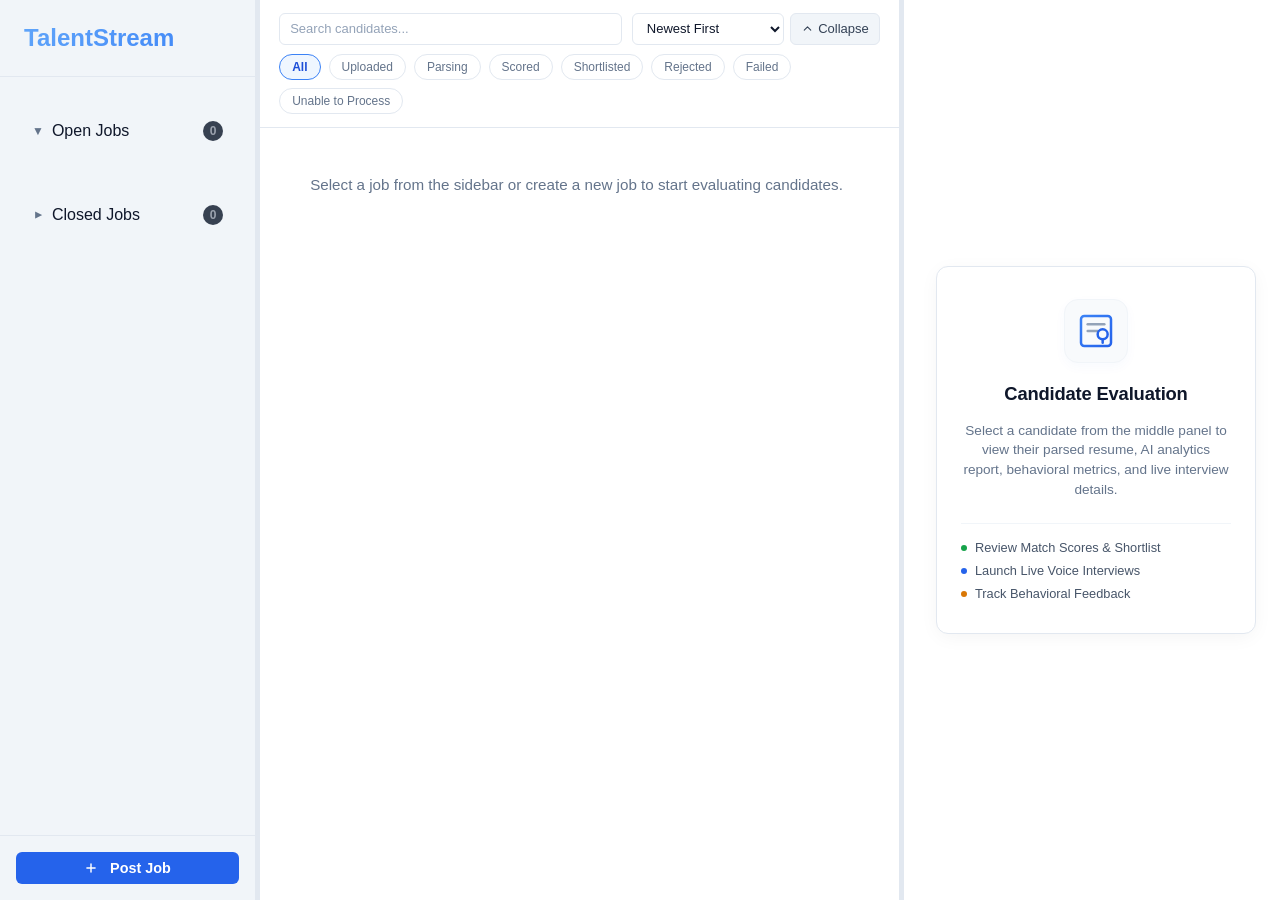
==== commit bf1f7211: "feat: implement TalentStream interview platform v1" ====
--- a/hr-platform/frontend/static/index.html
+++ b/hr-platform/frontend/static/index.html
@@ -5,7 +5,7 @@
     <meta name="viewport" content="width=device-width, initial-scale=1.0">
     <title>TalentStream HR Platform</title>
     <meta name="description" content="TalentStream — AI-powered recruiter dashboard for intelligent candidate evaluation, voice interviews, and hiring decisions.">
-    <link rel="stylesheet" href="style.css?v=1.0.5">
+    <link rel="stylesheet" href="style.css?v=1.1.0">
     <!-- Google Fonts -->
     <link rel="preconnect" href="https://fonts.googleapis.com">
     <link rel="preconnect" href="https://fonts.gstatic.com" crossorigin>
@@ -58,7 +58,7 @@
                 </div>
                 <div class="job-section" id="closed-jobs-section">
                     <div class="accordion-header" id="closed-jobs-header" aria-expanded="false">
-                        <span class="accordion-arrow">▶</span>
+                        <span class="accordion-arrow">▼</span>
                         <span class="accordion-title">Closed Jobs</span>
                         <span class="job-count-badge" id="closed-jobs-count">0</span>
                     </div>
@@ -70,7 +70,10 @@
                 </div>
             </div>
             <div class="left-panel-footer">
-                <button id="btn-post-job" class="btn btn-primary">+ Post Job</button>
+                <button id="btn-post-job" class="btn btn-primary">
+                    <svg width="14" height="14" viewBox="0 0 24 24" fill="none" stroke="currentColor" stroke-width="2.5" stroke-linecap="round" stroke-linejoin="round" style="margin-right: 4px;"><line x1="12" y1="5" x2="12" y2="19"/><line x1="5" y1="12" x2="19" y2="12"/></svg>
+                    Post Job
+                </button>
             </div>
         </aside>
 
@@ -79,22 +82,34 @@
 
         <!-- MIDDLE PANEL (50% width desktop / full width mobile): Candidate listings and search -->
         <main class="middle-panel" id="middle-panel" aria-label="Candidate list">
+            <header class="search-header" style="padding: 0.8rem 1.2rem; border-bottom: 1px solid var(--border-color); display: flex; flex-direction: column; gap: 0.6rem;">
+                <div style="display: flex; gap: 0.6rem; align-items: center; justify-content: space-between;">
+                    <div class="search-bar" style="flex: 1; min-width: 140px; position: relative;">
+                        <input type="text" id="candidate-search" placeholder="Search candidates..." style="padding: 5px 10px !important; font-size: 13px !important; height: 32px; box-sizing: border-box; width: 100%;">
+                        <button id="btn-search-clear" class="btn btn-icon" style="display: none; position: absolute; right: 8px; top: 50%; transform: translateY(-50%);">✕</button>
+                    </div>
+                    <div class="filter-controls" style="display: flex; gap: 0.4rem; align-items: center; flex-shrink: 0;">
+                        <select id="sort-control" style="padding: 5px 10px !important; font-size: 13px !important; height: 32px; box-sizing: border-box; width: auto; min-width: 130px;">
+                            <option value="score_desc">Score: High to Low</option>
+                            <option value="score_asc">Score: Low to High</option>
+                            <option value="newest">Newest First</option>
+                            <option value="oldest">Oldest First</option>
+                        </select>
+                        <button id="btn-toggle-top-section" class="btn btn-secondary" style="display: inline-flex; align-items: center; gap: 4px; padding: 0 10px !important; height: 32px; font-size: 13px !important; font-weight: 500;">
+                            <svg id="icon-toggle-top" width="13" height="13" viewBox="0 0 24 24" fill="none" stroke="currentColor" stroke-width="2" stroke-linecap="round" stroke-linejoin="round" style="transition: transform 0.2s;"><polyline points="18 15 12 9 6 15"></polyline></svg>
+                            <span id="text-toggle-top">Collapse</span>
+                        </button>
+                        <button id="btn-open-upload" class="btn btn-secondary" style="display: none; padding: 0 10px !important; height: 32px; font-size: 13px !important; font-weight: 500;">Upload Resumes</button>
+                    </div>
+                </div>
+                <div class="status-chips-container" id="status-chips-container" style="margin-top: 0;"></div>
+            </header>
+
+            <!-- Active Job Info Section (statically declared so position doesn't shift relative to search header) -->
+            <div id="active-job-info"></div>
+
+            <!-- Ingestion progress summary -->
             <div id="upload-batch-summary" class="upload-batch-summary" style="display: none; padding: 0.8rem 1.2rem; border-bottom: 1px solid var(--border-color); background-color: var(--bg-panel); font-size: 0.85rem; color: var(--text-main);"></div>
-            <header class="search-header">
-                <div class="search-bar">
-                    <input type="text" id="candidate-search" placeholder="Search candidates...">
-                    <button id="btn-search-clear" class="btn btn-icon" style="display: none;">✕</button>
-                </div>
-                <div class="filter-controls">
-                    <select id="sort-control">
-                        <option value="score_desc">Score: High to Low</option>
-                        <option value="score_asc">Score: Low to High</option>
-                        <option value="newest">Newest First</option>
-                    </select>
-                    <button id="btn-open-upload" class="btn btn-secondary" style="display: none;">Upload Resumes</button>
-                </div>
-                <div class="status-chips-container" id="status-chips-container"></div>
-            </header>
 
             <!-- Candidate List -->
             <section class="candidates-list-container">
@@ -175,15 +190,26 @@
             </div>
             
             <div id="profile-details" class="profile-details" style="display: none;">
-                <div class="profile-header">
-                    <div class="profile-title">
-                        <h2 id="detail-candidate-name">Candidate Name</h2>
-                        <span id="detail-candidate-status" class="badge">Status</span>
+                <div class="profile-header" style="border-bottom: none; padding-bottom: 0.75rem;">
+                    <div class="profile-title" style="display: flex; flex-direction: column; gap: 0.5rem;">
+                        <h2 id="detail-candidate-name" style="margin: 0;">Candidate Name</h2>
+                        <div style="display: flex; align-items: center; gap: 0.5rem; flex-wrap: wrap;">
+                            <span id="detail-candidate-status" class="badge">Status</span>
+                            <button id="btn-interview-status" class="btn btn-secondary" style="padding: 2px 8px; font-size: 0.75rem; height: 22px; min-height: 22px; border-radius: 4px; display: inline-flex; align-items: center; gap: 4px; font-weight: 600; cursor: pointer;">
+                                <svg width="11" height="11" viewBox="0 0 24 24" fill="none" stroke="currentColor" stroke-width="2.5" stroke-linecap="round" stroke-linejoin="round"><circle cx="12" cy="12" r="10"/><path d="M12 6v6l4 2"/></svg>
+                                Interview Status
+                            </button>
+                        </div>
                     </div>
                     <div class="score-overall-badge">
                         <span class="score-label">Score</span>
                         <span id="detail-overall-score" class="score-val">-</span>
                     </div>
+                </div>
+
+                <!-- Status Tracker Container (order-tracking thread) -->
+                <div id="status-tracker-container" style="display: none; padding: 1.25rem; background: var(--bg-sidebar); border-bottom: 1px solid var(--border-color); border-top: 1px solid var(--border-color); margin-bottom: 0.5rem;">
+                    <!-- Will be populated dynamically via JavaScript -->
                 </div>
 
                 <!-- Tabs Navigation -->
@@ -195,19 +221,27 @@
                     <button class="tab-btn" data-tab="overall">Overall</button>
                     <button class="tab-btn" data-tab="hr-notes">HR Notes</button>
                 </nav>
-
                 <!-- Tabs Content Panels -->
                 <div class="tabs-content">
+                    <!-- === RESUME TAB PANEL === -->
                     <div id="tab-resume" class="tab-panel active">
-                        <div class="resume-viewer-container" style="margin-bottom: 1.5rem; display: flex; flex-direction: column; gap: 0.75rem;">
-                            <div style="display: flex; justify-content: space-between; align-items: center;">
-                                <h4 style="margin: 0; font-size: 1rem; color: var(--text-main);">Original Resume</h4>
-                                <a id="btn-download-resume" href="#" target="_blank" download class="btn btn-secondary" style="padding: 4px 10px; font-size: 0.8rem; display: none; align-items: center; gap: 4px; text-decoration: none; font-weight: 600;">
-                                    <span>⬇️ Download Original</span>
+                        <div class="resume-viewer-action-card" style="margin-bottom: 1.5rem; padding: 1.25rem; background: var(--bg-surface); border: 1px solid var(--border-color); border-radius: 8px; display: flex; flex-direction: column; gap: 1rem; align-items: center; text-align: center;">
+                            <div style="background: rgba(14, 165, 233, 0.1); width: 48px; height: 48px; border-radius: 50%; display: flex; align-items: center; justify-content: center; color: var(--color-primary);">
+                                <svg width="24" height="24" viewBox="0 0 24 24" fill="none" stroke="currentColor" stroke-width="2" stroke-linecap="round" stroke-linejoin="round" class="feather feather-file-text"><path d="M14 2H6a2 2 0 0 0-2 2v16a2 2 0 0 0 2 2h12a2 2 0 0 0 2-2V8z"></path><polyline points="14 2 14 8 20 8"></polyline><line x1="16" y1="13" x2="8" y2="13"></line><line x1="16" y1="17" x2="8" y2="17"></line><polyline points="10 9 9 9 8 9"></polyline></svg>
+                            </div>
+                            <div>
+                                <h4 style="margin: 0 0 0.25rem 0; font-size: 1rem; color: var(--text-main); font-weight: 600;">Original Resume Document</h4>
+                                <p style="margin: 0; font-size: 0.85rem; color: var(--text-muted);">View candidate's original resume in a high-fidelity preview modal.</p>
+                            </div>
+                            <div style="display: flex; gap: 0.75rem; width: 100%; justify-content: center;">
+                                <button id="btn-check-resume" class="btn btn-primary" style="display: inline-flex; align-items: center; gap: 6px; font-weight: 600; font-size: 0.9rem; padding: 8px 16px;">
+                                    <svg width="15" height="15" viewBox="0 0 24 24" fill="none" stroke="currentColor" stroke-width="2.5" stroke-linecap="round" stroke-linejoin="round" class="feather feather-eye"><path d="M1 12s4-8 11-8 11 8 11 8-4 8-11 8-11-8-11-8z"></path><circle cx="12" cy="12" r="3"></circle></svg>
+                                    Check Resume
+                                </button>
+                                <a id="btn-download-resume" href="#" target="_blank" download class="btn btn-secondary" style="display: none; align-items: center; gap: 6px; text-decoration: none; font-weight: 600; font-size: 0.9rem; padding: 8px 16px;">
+                                    <svg width="15" height="15" viewBox="0 0 16 16" fill="none"><path d="M8 1v9M4 7l4 4 4-4M2 13h12" stroke="currentColor" stroke-width="1.8" stroke-linecap="round" stroke-linejoin="round"/></svg>
+                                    Download
                                 </a>
-                            </div>
-                            <div id="resume-frame-container" style="border: 1px solid var(--border-color); border-radius: 6px; overflow: hidden; background: #f8fafc; height: 500px; display: flex; flex-direction: column; align-items: center; justify-content: center;">
-                                <!-- iframe or fallback will be injected here -->
                             </div>
                         </div>
                         <div class="card-meta">
@@ -260,15 +294,9 @@
                     </div>
                 </div>
 
-                <!-- Action Footer Panel -->
+                <!-- Action Footer Panel — buttons are injected dynamically by renderFooterButtons() in app.js -->
                 <footer class="profile-footer">
-                    <button id="btn-action-reject" class="btn btn-danger">Reject</button>
-                    <button id="btn-action-shortlist" class="btn btn-secondary">Shortlist</button>
-                    <button id="btn-action-invite" class="btn btn-primary">Invite for Interview</button>
-                    <!-- Phase 7 final hiring actions (shown only after interview analysis) -->
-                    <button id="btn-download-pdf" class="btn btn-secondary" style="display:none;">⬇ PDF Report</button>
-                    <button id="btn-action-hire" class="btn btn-success" style="display:none;">✓ Hire</button>
-                    <button id="btn-action-reject-post" class="btn btn-danger" style="display:none;">✕ Reject</button>
+                    <!-- Dynamic buttons rendered here -->
                 </footer>
             </div>
         </section>
@@ -279,15 +307,21 @@
          ============================================= -->
     <nav class="bottom-nav" id="bottom-nav" aria-label="Mobile bottom navigation">
         <button class="bottom-nav-btn active" id="bn-jobs" data-view="jobs" aria-label="Jobs">
-            <span class="bottom-nav-icon">💼</span>
+            <span class="bottom-nav-icon">
+                <svg width="20" height="20" viewBox="0 0 24 24" fill="none"><rect x="2" y="7" width="20" height="14" rx="2" stroke="currentColor" stroke-width="1.8"/><path d="M16 7V5a2 2 0 00-2-2h-4a2 2 0 00-2 2v2" stroke="currentColor" stroke-width="1.8" stroke-linecap="round"/></svg>
+            </span>
             <span class="bottom-nav-label">Jobs</span>
         </button>
         <button class="bottom-nav-btn" id="bn-candidates" data-view="candidates" aria-label="Candidates">
-            <span class="bottom-nav-icon">👥</span>
+            <span class="bottom-nav-icon">
+                <svg width="20" height="20" viewBox="0 0 24 24" fill="none"><circle cx="9" cy="7" r="4" stroke="currentColor" stroke-width="1.8"/><path d="M3 21v-2a4 4 0 014-4h4a4 4 0 014 4v2" stroke="currentColor" stroke-width="1.8" stroke-linecap="round"/><path d="M16 3.13a4 4 0 010 7.75M21 21v-2a4 4 0 00-3-3.87" stroke="currentColor" stroke-width="1.8" stroke-linecap="round"/></svg>
+            </span>
             <span class="bottom-nav-label">Candidates</span>
         </button>
         <button class="bottom-nav-btn" id="bn-reports" data-view="reports" aria-label="Reports">
-            <span class="bottom-nav-icon">📊</span>
+            <span class="bottom-nav-icon">
+                <svg width="20" height="20" viewBox="0 0 24 24" fill="none"><path d="M18 20V10M12 20V4M6 20v-6" stroke="currentColor" stroke-width="1.8" stroke-linecap="round" stroke-linejoin="round"/></svg>
+            </span>
             <span class="bottom-nav-label">Reports</span>
         </button>
     </nav>
@@ -351,41 +385,88 @@
 
     <!-- Post Job Modal -->
     <div id="modal-post-job" class="modal-overlay" style="display: none;">
-        <div class="modal-content">
+        <div class="modal-content" style="max-width: 900px; width: 90%;">
             <header class="modal-header">
                 <h2>Post New Job</h2>
                 <button id="modal-close" class="btn-close">✕</button>
             </header>
-            <form id="form-post-job" class="modal-form">
-                <div class="form-group">
-                    <label for="job-title">Job Title</label>
-                    <input type="text" id="job-title" required placeholder="e.g. Senior Backend Engineer">
-                </div>
-                <div class="form-group">
-                    <label for="job-dept">Department</label>
-                    <input type="text" id="job-dept" required placeholder="e.g. Engineering">
-                </div>
-                <div class="form-group">
-                    <label for="job-jd">Job Description (JD)</label>
-                    <textarea id="job-jd" required placeholder="Describe the role and responsibilities..."></textarea>
-                </div>
-                <div class="form-group">
-                    <label for="job-rvc">Resume Verification Criteria (RVC)</label>
-                    <textarea id="job-rvc" required placeholder="Mandatory requirements used to score resumes..."></textarea>
-                </div>
-                <div class="form-group">
-                    <label for="job-vic">Voice Interview Criteria (VIC)</label>
-                    <textarea id="job-vic" required placeholder="Questions/topics the AI bot should ask candidate..."></textarea>
-                </div>
-                <div class="form-group">
-                    <label for="job-bc">Behavioral Criteria (BC)</label>
-                    <textarea id="job-bc" required placeholder="Qualities looked for during the speech analysis..."></textarea>
-                </div>
-                <footer class="modal-footer">
-                    <button type="button" id="modal-cancel" class="btn btn-secondary">Cancel</button>
-                    <button type="submit" class="btn btn-primary">Post Job</button>
-                </footer>
-            </form>
+            <div class="job-creation-container" style="display: flex; gap: 20px;">
+                <!-- Left Panel: JD Preview -->
+                <div id="jd-preview-panel" style="flex: 1; display: none; flex-direction: column; border-right: 1px solid var(--border-color); padding-right: 20px; max-height: 70vh; overflow-y: auto;">
+                    <h3 style="margin-top: 0; display: flex; align-items: center; gap: 8px;">
+                        <svg width="18" height="18" viewBox="0 0 24 24" fill="none" stroke="currentColor" stroke-width="2"><path d="M14 2H6a2 2 0 0 0-2 2v16a2 2 0 0 0 2 2h12a2 2 0 0 0 2-2V8z"></path><polyline points="14 2 14 8 20 8"></polyline><line x1="16" y1="13" x2="8" y2="13"></line><line x1="16" y1="17" x2="8" y2="17"></line><polyline points="10 9 9 9 8 9"></polyline></svg>
+                        JD Preview
+                    </h3>
+                    <div id="jd-file-info" style="font-size: 0.85rem; color: var(--text-muted); margin-bottom: 10px; font-weight: 500;"></div>
+                    <div id="jd-preview-text" style="white-space: pre-wrap; font-size: 0.85rem; background: var(--bg-surface-alt); padding: 12px; border-radius: 6px; border: 1px solid var(--border-color); overflow-y: auto; flex-grow: 1;"></div>
+                </div>
+                <!-- Right Panel: Form -->
+                <form id="form-post-job" class="modal-form" style="flex: 1; display: flex; flex-direction: column; max-height: 70vh; overflow-y: auto;">
+                    <div class="form-group">
+                        <label for="job-title">Job Title</label>
+                        <input type="text" id="job-title" required placeholder="e.g. Senior Backend Engineer">
+                    </div>
+                    <div class="form-group">
+                        <label for="job-dept">Department</label>
+                        <input type="text" id="job-dept" required placeholder="e.g. Engineering">
+                    </div>
+                    <div class="form-group">
+                        <div style="display: flex; justify-content: space-between; align-items: center; margin-bottom: 0.25rem;">
+                            <label for="job-jd" style="margin: 0;">Job Description (JD)</label>
+                            <div style="display: flex; flex-direction: column; align-items: flex-end; gap: 2px;">
+                                <button type="button" id="btn-upload-jd" class="btn btn-secondary" style="padding: 3px 10px; font-size: 0.75rem; height: 26px; min-height: 26px; border-radius: 4px; display: flex; align-items: center; gap: 5px;">
+                                    <svg width="12" height="12" viewBox="0 0 16 16" fill="none"><path d="M2 12v2h12v-2M8 2v9M5 5l3-3 3 3" stroke="currentColor" stroke-width="1.8" stroke-linecap="round" stroke-linejoin="round"/></svg>
+                                    Upload JD
+                                </button>
+                                <span style="font-size: 0.68rem; color: var(--text-muted); line-height: 1;">Supports PDF, DOCX, TXT (Max 5MB)</span>
+                            </div>
+                        </div>
+                        <textarea id="job-jd" required placeholder="Describe the role and responsibilities..."></textarea>
+                        <input type="file" id="jd-file-input" style="display: none;" accept=".pdf,.docx,.txt">
+                    </div>
+                    <div class="form-group">
+                        <label for="job-rvc">Resume Verification Criteria (RVC)</label>
+                        <textarea id="job-rvc" required placeholder="Mandatory requirements used to score resumes..."></textarea>
+                        <div id="suggestion-rvc-container" style="display: none; margin-top: 8px; background: var(--bg-surface-alt); border: 1px dashed var(--accent-color); padding: 10px; border-radius: 6px;">
+                            <div style="font-size: 0.75rem; font-weight: bold; color: var(--accent-color); margin-bottom: 4px;">AI Suggested RVC:</div>
+                            <div id="suggestion-rvc-text" style="white-space: pre-wrap; font-size: 0.8rem; margin-bottom: 8px; max-height: 100px; overflow-y: auto;"></div>
+                            <button type="button" class="btn btn-secondary btn-use-suggestion" data-target="job-rvc" style="padding: 4px 8px; font-size: 0.75rem;">Use Suggested</button>
+                        </div>
+                    </div>
+                    <div class="form-group">
+                        <label for="job-vic">Voice Interview Criteria (VIC)</label>
+                        <textarea id="job-vic" required placeholder="Questions/topics the AI bot should ask candidate..."></textarea>
+                        <div id="suggestion-vic-container" style="display: none; margin-top: 8px; background: var(--bg-surface-alt); border: 1px dashed var(--accent-color); padding: 10px; border-radius: 6px;">
+                            <div style="font-size: 0.75rem; font-weight: bold; color: var(--accent-color); margin-bottom: 4px;">AI Suggested VIC:</div>
+                            <div id="suggestion-vic-text" style="white-space: pre-wrap; font-size: 0.8rem; margin-bottom: 8px; max-height: 100px; overflow-y: auto;"></div>
+                            <button type="button" class="btn btn-secondary btn-use-suggestion" data-target="job-vic" style="padding: 4px 8px; font-size: 0.75rem;">Use Suggested</button>
+                        </div>
+                    </div>
+                    <div class="form-group">
+                        <label for="job-bc">Behavioral Criteria (BC)</label>
+                        <textarea id="job-bc" required placeholder="Qualities looked for during the speech analysis..."></textarea>
+                        <div id="suggestion-bc-container" style="display: none; margin-top: 8px; background: var(--bg-surface-alt); border: 1px dashed var(--accent-color); padding: 10px; border-radius: 6px;">
+                            <div style="font-size: 0.75rem; font-weight: bold; color: var(--accent-color); margin-bottom: 4px;">AI Suggested BC:</div>
+                            <div id="suggestion-bc-text" style="white-space: pre-wrap; font-size: 0.8rem; margin-bottom: 8px; max-height: 100px; overflow-y: auto;"></div>
+                            <button type="button" class="btn btn-secondary btn-use-suggestion" data-target="job-bc" style="padding: 4px 8px; font-size: 0.75rem;">Use Suggested</button>
+                        </div>
+                    </div>
+                    <div class="form-group">
+                        <label for="job-duration">Interview Duration (minutes)</label>
+                        <input type="number" id="job-duration" min="5" max="120" value="30" required placeholder="e.g. 30">
+                    </div>
+                    <div class="form-group">
+                        <label for="job-expiry-hours">Invite Expiry (Hours)</label>
+                        <input type="number" id="job-expiry-hours" min="1" max="999" value="24" required placeholder="e.g. 24">
+                    </div>
+                    <footer class="modal-footer">
+                        <button type="button" id="modal-cancel" class="btn btn-secondary">Cancel</button>
+                        <button type="submit" class="btn btn-primary">Post Job</button>
+                    </footer>
+                </form>
+            </div>
+        </div>
+    </div>
         </div>
     </div>
 
@@ -407,6 +488,28 @@
         </div>
     </div>
 
-    <script src="app.js?v=1.0.5"></script>
+    <!-- View Resume Modal -->
+    <div id="modal-view-resume" class="modal-overlay" style="display: none; z-index: 1200;">
+        <div class="modal-content" style="max-width: 900px; width: 90%; height: 85vh; display: flex; flex-direction: column; background: rgba(255, 255, 255, 0.98); backdrop-filter: blur(10px); border: 1px solid rgba(255, 255, 255, 0.3); border-radius: 12px; box-shadow: 0 20px 40px rgba(0,0,0,0.15); padding: 0; overflow: hidden;">
+            <header class="modal-header" style="padding: 1rem 1.5rem; border-bottom: 1px solid var(--border-color); display: flex; justify-content: space-between; align-items: center; background: var(--bg-card);">
+                <h2 id="modal-resume-title" style="margin: 0; font-size: 1.2rem; color: var(--text-main); font-weight: 700;">Resume Preview</h2>
+                <button id="modal-resume-close" class="btn-close" style="font-size: 1.25rem; background: none; border: none; color: var(--text-muted); cursor: pointer; transition: color 0.2s;">✕</button>
+            </header>
+            <div class="modal-body" style="flex: 1; overflow: hidden; padding: 0; display: flex; flex-direction: column; background: #f1f5f9;">
+                <div id="modal-resume-frame-container" style="flex: 1; display: flex; flex-direction: column; align-items: center; justify-content: center; height: 100%;">
+                    <!-- iframe or fallback injected here -->
+                </div>
+            </div>
+            <footer class="modal-footer" style="padding: 1rem 1.5rem; border-top: 1px solid var(--border-color); display: flex; justify-content: flex-end; gap: 1rem; background: var(--bg-card);">
+                <a id="btn-modal-download-resume" href="#" target="_blank" download class="btn btn-secondary" style="display: inline-flex; align-items: center; gap: 6px; text-decoration: none; font-weight: 600; font-size: 0.9rem;">
+                    <svg width="14" height="14" viewBox="0 0 16 16" fill="none"><path d="M8 1v9M4 7l4 4 4-4M2 13h12" stroke="currentColor" stroke-width="1.8" stroke-linecap="round" stroke-linejoin="round"/></svg>
+                    Download Resume
+                </a>
+                <button id="btn-modal-close-resume" class="btn btn-primary" style="font-weight: 600; font-size: 0.9rem;">Close</button>
+            </footer>
+        </div>
+    </div>
+
+    <script src="app.js?v=1.1.1"></script>
 </body>
 </html>
--- a/hr-platform/frontend/static/style.css
+++ b/hr-platform/frontend/static/style.css
@@ -238,6 +238,24 @@
     color: var(--text-main);
 }
 
+/* --- SVG Spinner Animation (used on file-icon and JD upload button) --- */
+@keyframes spin {
+    from { transform: rotate(0deg); }
+    to   { transform: rotate(360deg); }
+}
+.spin {
+    animation: spin 0.9s linear infinite;
+    display: inline-block;
+}
+.file-icon {
+    display: inline-flex;
+    align-items: center;
+    justify-content: center;
+    flex-shrink: 0;
+    width: 18px;
+    height: 18px;
+}
+
 /* --- Left Panel Job Trees --- */
 .job-list-container {
     flex: 1;
@@ -398,7 +416,9 @@
 .candidates-list-container {
     flex: 1;
     overflow-y: auto;
+    scrollbar-gutter: stable;
     padding: 0 1.5rem 1.5rem;
+    min-height: 400px;
 }
 
 .no-candidates-msg {
@@ -499,6 +519,8 @@
     display: flex;
     flex-direction: column;
     height: 100%;
+    min-height: 0;
+    overflow: hidden;
 }
 
 .profile-header {
@@ -640,7 +662,8 @@
 
 /* --- Tab Panels --- */
 .tabs-content {
-    flex: 1;
+    flex: 1 1 0%;
+    height: 0;
     overflow-y: auto;
     padding: 1.5rem;
 }
@@ -1118,6 +1141,7 @@
     display: flex;
     flex-direction: column;
     gap: 0.5rem;
+    contain: layout style paint;
 }
 
 .candidate-card {
@@ -1128,7 +1152,8 @@
     border: 1px solid #e2e8f0 !important;
     border-radius: 8px !important;
     padding: 0.6rem 0.8rem !important;
-    height: 72px !important; /* max 100px (compact) */
+    min-height: 72px !important;
+    height: auto !important; /* max 100px (compact) */
     cursor: pointer;
     transition: all 0.15s ease-in-out;
     box-shadow: var(--shadow-soft) !important;
@@ -1289,12 +1314,13 @@
     transform: rotate(-90deg);
 }
 .accordion-content {
-    overflow: hidden;
-    transition: max-height 200ms ease-in-out;
-    max-height: 1000px;
+    overflow: visible;
+    transition: max-height 250ms ease-in-out;
+    max-height: 20000px;
 }
 .accordion-content.collapsed {
     max-height: 0 !important;
+    overflow: hidden;
 }
 .job-count-badge {
     background-color: #374151;
@@ -1320,6 +1346,39 @@
 }
 .left-panel-footer .btn {
     width: 100%;
+}
+
+/* --- Job Lazy-load sentinel & end-mark --- */
+.job-lazy-sentinel {
+    list-style: none;
+    display: flex;
+    align-items: center;
+    justify-content: center;
+    padding: 0.6rem 0;
+    height: 36px;
+}
+
+@keyframes job-spin {
+    to { transform: rotate(360deg); }
+}
+
+.job-lazy-spinner {
+    display: inline-block;
+    width: 16px;
+    height: 16px;
+    border: 2px solid var(--border-color);
+    border-top-color: var(--color-primary);
+    border-radius: 50%;
+    animation: job-spin 0.7s linear infinite;
+}
+
+.job-list-end-mark {
+    list-style: none;
+    font-size: 0.72rem;
+    color: var(--text-placeholder);
+    text-align: center;
+    padding: 0.5rem 0 0.25rem;
+    letter-spacing: 0.02em;
 }
 .job-item.active {
     background-color: #ffffff !important;
@@ -1389,7 +1448,7 @@
 }
 
 /* Inputs & Select Elements Overrides */
-.search-bar input, .filter-controls select, .form-group input, .form-group textarea, #notes-textarea {
+.search-bar input, .filter-controls select, .form-group select, .form-group input, .form-group textarea, #notes-textarea {
     background-color: #ffffff !important;
     border: 1px solid #e2e8f0 !important;
     color: #0f172a !important;
@@ -1400,10 +1459,10 @@
 .search-bar input::placeholder, .form-group input::placeholder, .form-group textarea::placeholder, #notes-textarea::placeholder {
     color: #94a3b8 !important;
 }
-.search-bar input:hover, .filter-controls select:hover, .form-group input:hover, .form-group textarea:hover, #notes-textarea:hover {
+.search-bar input:hover, .filter-controls select:hover, .form-group select:hover, .form-group input:hover, .form-group textarea:hover, #notes-textarea:hover {
     border-color: #cbd5e1 !important;
 }
-.search-bar input:focus, .filter-controls select:focus, .form-group input:focus, .form-group textarea:focus, #notes-textarea:focus {
+.search-bar input:focus, .filter-controls select:focus, .form-group select:focus, .form-group input:focus, .form-group textarea:focus, #notes-textarea:focus {
     border-color: #3b82f6 !important;
     outline: none !important;
     box-shadow: 0 0 0 2px rgba(59,130,246,0.1) !important;
@@ -1618,7 +1677,7 @@
 
 /* Upload Batch inline panel */
 .upload-batch-summary {
-    transition: all 0.3s ease;
+    transition: opacity 0.15s ease;
 }
 .batch-details-inline {
     margin-top: 8px;
@@ -1769,7 +1828,7 @@
 
 .candidate-card-actions {
     position: absolute;
-    right: 48px;
+    right: 8px;
     top: 50%;
     transform: translateY(-50%);
     z-index: 10;
@@ -1962,4 +2021,127 @@
     height: 12px;
 }
 
-
+/* --- Interview Status Tracker (Shopping-app order tracking style) --- */
+.status-tracker {
+    display: flex;
+    flex-direction: column;
+    gap: 1.25rem;
+    position: relative;
+    padding-left: 0.5rem;
+}
+
+.status-tracker-step {
+    display: flex;
+    gap: 1rem;
+    position: relative;
+}
+
+/* Connective vertical line */
+.status-tracker-step:not(:last-child)::after {
+    content: "";
+    position: absolute;
+    left: 11px;
+    top: 24px;
+    bottom: -20px;
+    width: 2px;
+    background-color: var(--border-color);
+    z-index: 1;
+}
+
+.status-tracker-step.completed:not(:last-child)::after {
+    background-color: var(--color-success);
+}
+
+.status-tracker-node {
+    width: 24px;
+    height: 24px;
+    border-radius: 50%;
+    background-color: var(--bg-panel);
+    border: 2px solid var(--border-color);
+    display: flex;
+    align-items: center;
+    justify-content: center;
+    font-size: 0.75rem;
+    font-weight: 700;
+    color: var(--text-muted);
+    position: relative;
+    z-index: 2;
+    flex-shrink: 0;
+    transition: all 0.2s ease;
+}
+
+.status-tracker-step.completed .status-tracker-node {
+    background-color: var(--color-success);
+    border-color: var(--color-success);
+    color: #ffffff;
+}
+
+.status-tracker-step.ongoing .status-tracker-node {
+    background-color: var(--color-primary);
+    border-color: var(--color-primary);
+    color: #ffffff;
+    box-shadow: 0 0 0 4px rgba(37, 99, 235, 0.15);
+    animation: pulse-node 2s infinite;
+}
+
+.status-tracker-step.no-show .status-tracker-node {
+    background-color: var(--color-warning);
+    border-color: var(--color-warning);
+    color: #ffffff;
+    box-shadow: 0 0 0 4px rgba(217, 119, 6, 0.15);
+}
+
+.status-tracker-step.failed .status-tracker-node {
+    background-color: var(--color-danger);
+    border-color: var(--color-danger);
+    color: #ffffff;
+}
+
+.status-tracker-content {
+    display: flex;
+    flex-direction: column;
+    gap: 0.25rem;
+    padding-top: 2px;
+}
+
+.status-tracker-title {
+    font-size: 0.85rem;
+    font-weight: 600;
+    color: var(--text-main);
+    margin: 0;
+}
+
+.status-tracker-step.completed .status-tracker-title {
+    color: var(--color-success);
+}
+
+.status-tracker-step.ongoing .status-tracker-title {
+    color: var(--color-primary);
+}
+
+.status-tracker-desc {
+    font-size: 0.75rem;
+    color: var(--text-muted);
+    margin: 0;
+    line-height: 1.35;
+}
+
+@keyframes pulse-node {
+    0% { box-shadow: 0 0 0 0 rgba(37, 99, 235, 0.4); }
+    70% { box-shadow: 0 0 0 6px rgba(37, 99, 235, 0); }
+    100% { box-shadow: 0 0 0 0 rgba(37, 99, 235, 0); }
+}
+
+/* --- Expand/Collapse Middle Panel Top Section --- */
+#middle-panel.top-collapsed #active-job-info {
+    display: none !important;
+}
+#middle-panel.top-collapsed #upload-batch-summary {
+    display: none !important;
+}
+#middle-panel.top-collapsed #icon-toggle-top {
+    transform: rotate(180deg);
+}
+
+
+
